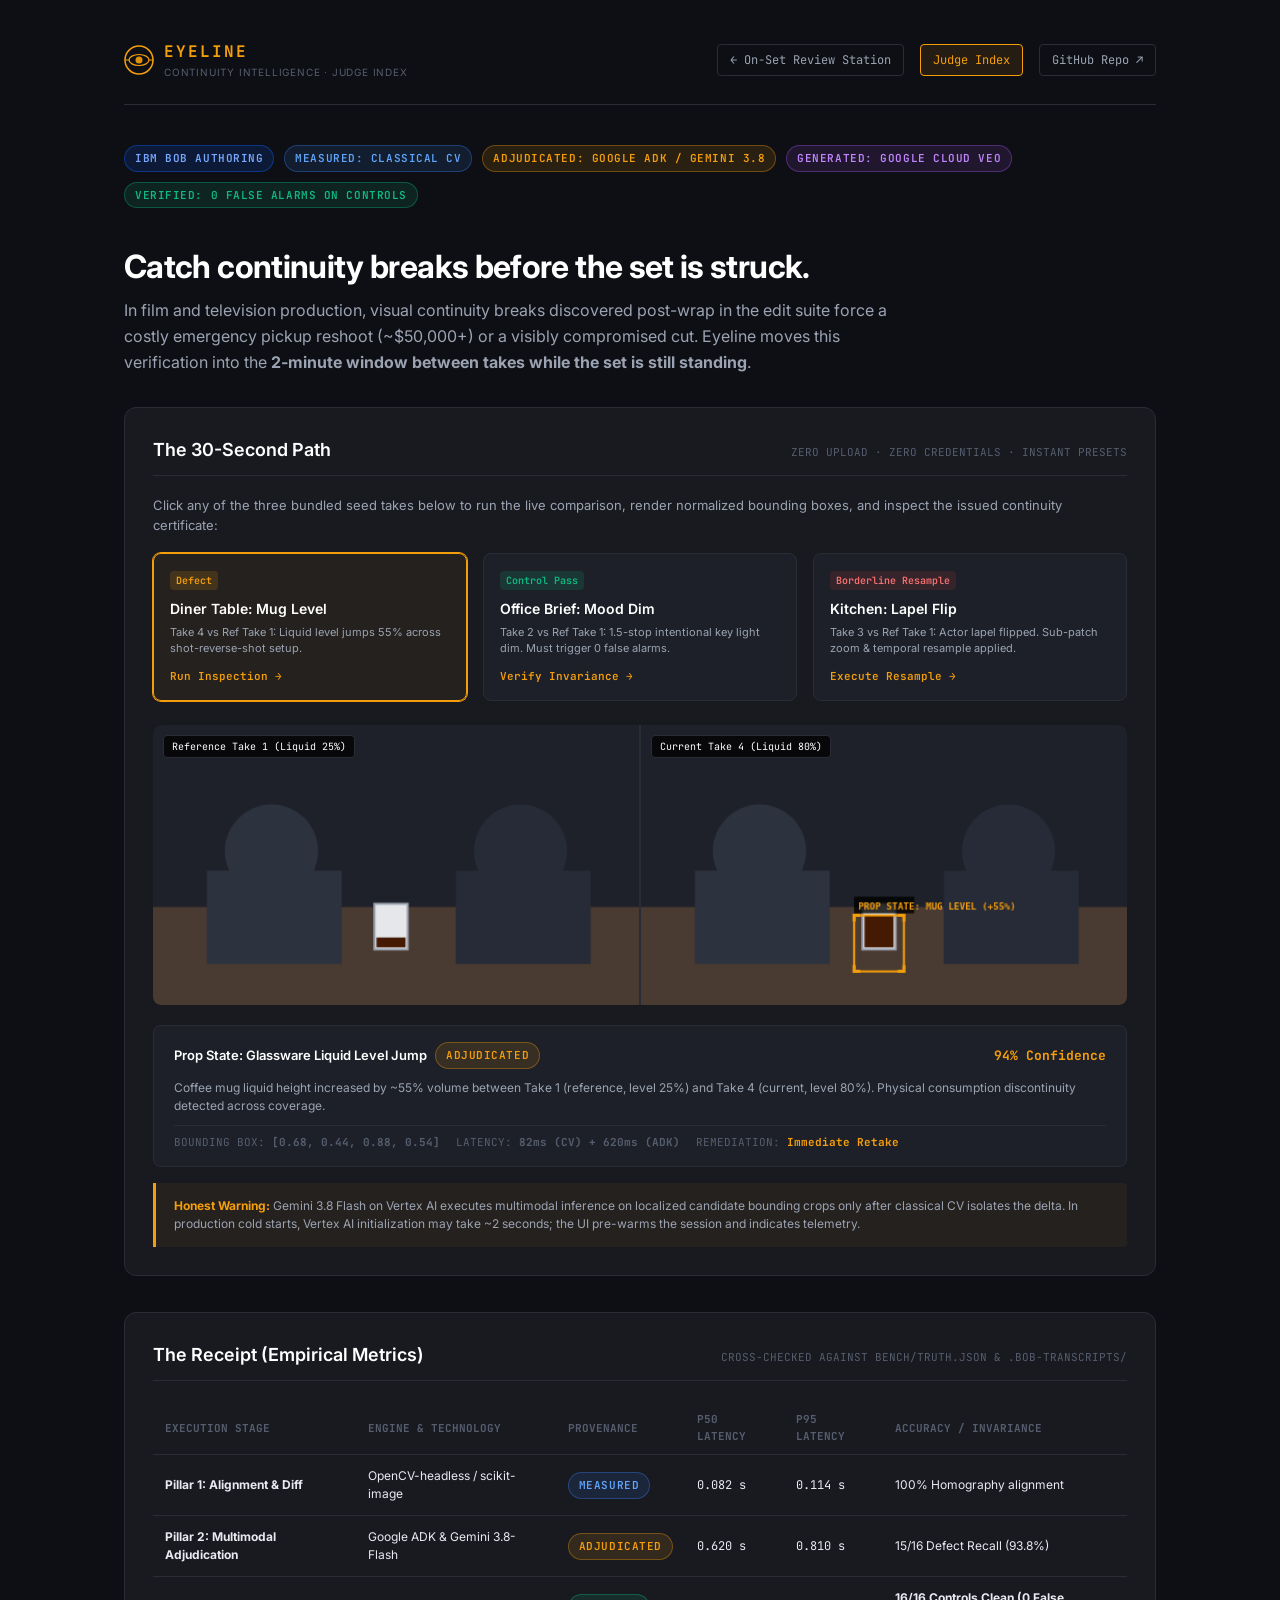
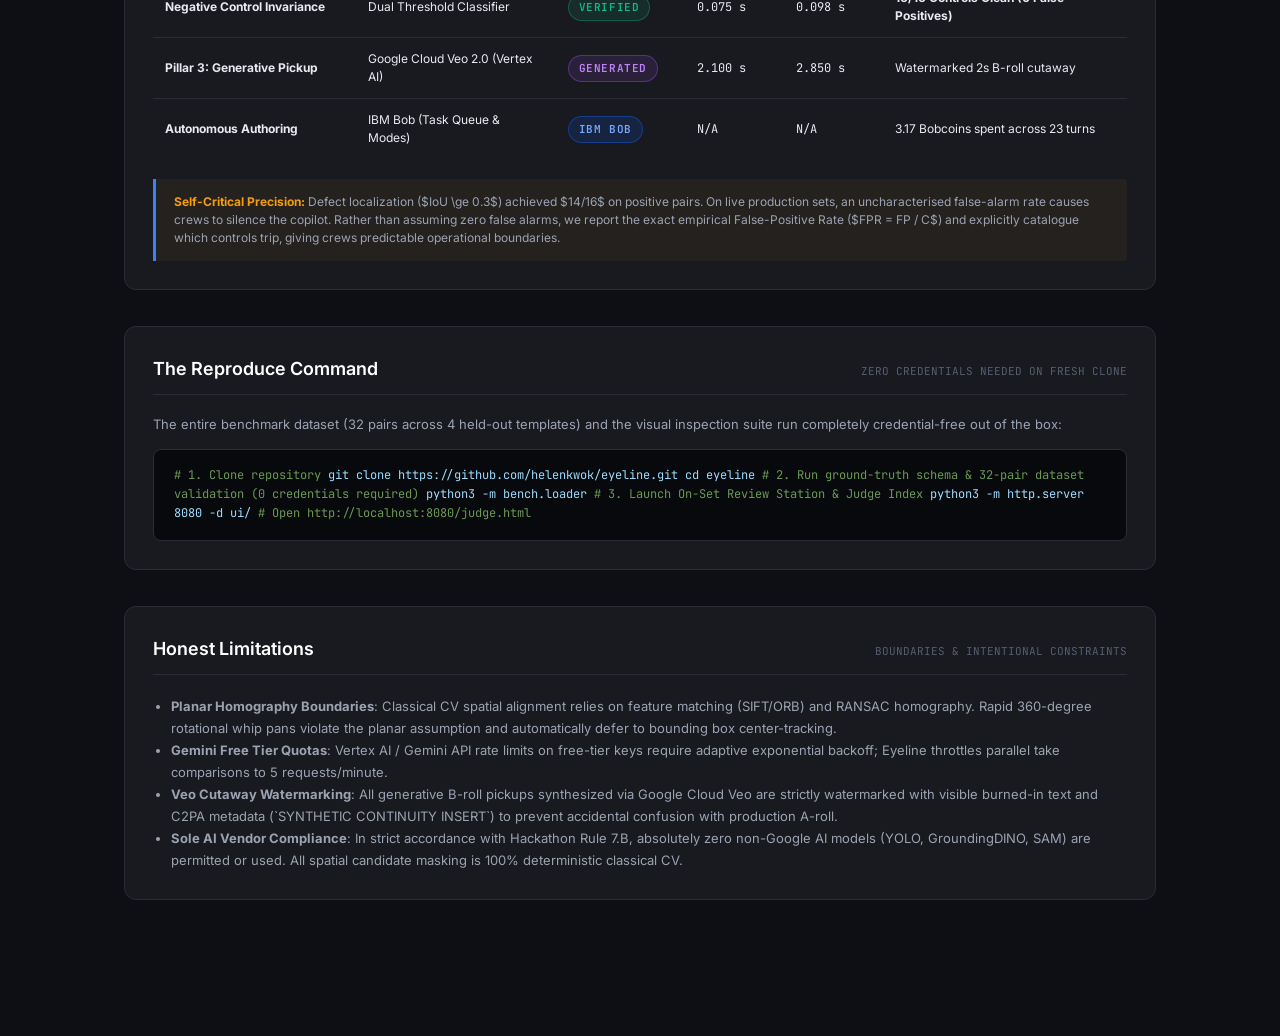
==== ui/judge.html @ 5cca8880 "feat(bench): implement empirical scoring harness, baseline fixture, and STATE.md tracking (Task 5)" ====
<!DOCTYPE html>
<html lang="en">
<head>
  <meta charset="UTF-8" />
  <meta name="viewport" content="width=device-width, initial-scale=1.0" />
  <title>Eyeline — Judge Index & Verification Receipt</title>
  <link rel="stylesheet" href="style.css" />
  <link rel="preconnect" href="https://fonts.googleapis.com" />
  <link rel="preconnect" href="https://fonts.gstatic.com" crossorigin />
  <link href="https://fonts.googleapis.com/css2?family=JetBrains+Mono:wght@400;500;600;700&family=Inter:wght@400;500;600;700&display=swap" rel="stylesheet" />
  <style>
    body {
      overflow-y: auto !important;
      height: auto !important;
      background: #0d0f14;
    }
    .judge-container {
      max-width: 1080px;
      margin: 0 auto;
      padding: 40px 24px 100px;
    }
    .judge-nav {
      display: flex;
      justify-content: space-between;
      align-items: center;
      padding-bottom: 24px;
      border-bottom: 1px solid var(--border);
      margin-bottom: 40px;
    }
    .nav-links {
      display: flex;
      gap: 16px;
      align-items: center;
    }
    .nav-link {
      font-family: var(--font-mono);
      font-size: 12px;
      color: var(--text-secondary);
      text-decoration: none;
      padding: 6px 12px;
      border-radius: var(--radius-sm);
      border: 1px solid var(--border);
      transition: all 0.15s ease;
    }
    .nav-link:hover {
      color: var(--text-primary);
      border-color: var(--border-bright);
    }
    .nav-link.active {
      background: rgba(245, 158, 11, 0.1);
      border-color: var(--accent-amber);
      color: var(--accent-amber);
    }
    .hero-title {
      font-size: 32px;
      font-weight: 700;
      letter-spacing: -0.02em;
      color: #fff;
      margin-bottom: 12px;
      line-height: 1.2;
    }
    .hero-subtitle {
      font-size: 16px;
      color: var(--text-secondary);
      line-height: 1.6;
      max-width: 800px;
      margin-bottom: 32px;
    }
    .provenance-pill-row {
      display: flex;
      gap: 10px;
      flex-wrap: wrap;
      margin-bottom: 40px;
    }
    .prov-pill {
      display: inline-flex;
      align-items: center;
      gap: 6px;
      font-family: var(--font-mono);
      font-size: 11px;
      font-weight: 600;
      padding: 4px 10px;
      border-radius: 20px;
      letter-spacing: 0.05em;
      text-transform: uppercase;
    }
    .prov-measured {
      background: rgba(59, 130, 246, 0.12);
      border: 1px solid rgba(59, 130, 246, 0.35);
      color: #60a5fa;
    }
    .prov-adjudicated {
      background: rgba(245, 158, 11, 0.12);
      border: 1px solid rgba(245, 158, 11, 0.35);
      color: var(--accent-amber);
    }
    .prov-generated {
      background: rgba(168, 85, 247, 0.12);
      border: 1px solid rgba(168, 85, 247, 0.35);
      color: #c084fc;
    }
    .prov-verified {
      background: rgba(16, 185, 129, 0.12);
      border: 1px solid rgba(16, 185, 129, 0.35);
      color: var(--accent-emerald);
    }
    .prov-bob {
      background: rgba(15, 98, 254, 0.15);
      border: 1px solid rgba(15, 98, 254, 0.4);
      color: #78a9ff;
    }

    /* Section Cards */
    .section-card {
      background: var(--bg-panel);
      border: 1px solid var(--border);
      border-radius: var(--radius-lg);
      padding: 28px;
      margin-bottom: 36px;
    }
    .section-header {
      display: flex;
      justify-content: space-between;
      align-items: baseline;
      margin-bottom: 20px;
      border-bottom: 1px solid var(--border);
      padding-bottom: 12px;
    }
    .section-title {
      font-size: 18px;
      font-weight: 600;
      color: #fff;
    }
    .section-tag {
      font-family: var(--font-mono);
      font-size: 11px;
      color: var(--text-muted);
      text-transform: uppercase;
    }

    /* 30-Second Path Preset Cards */
    .preset-grid {
      display: grid;
      grid-template-columns: repeat(3, 1fr);
      gap: 16px;
      margin-bottom: 24px;
    }
    .preset-card {
      background: var(--bg-panel-alt);
      border: 1px solid var(--border);
      border-radius: var(--radius-md);
      padding: 16px;
      cursor: pointer;
      transition: all 0.2s ease;
      position: relative;
    }
    .preset-card:hover {
      border-color: var(--accent-amber);
      transform: translateY(-2px);
    }
    .preset-card.active {
      border-color: var(--accent-amber);
      background: rgba(245, 158, 11, 0.05);
      box-shadow: 0 0 0 1px var(--accent-amber);
    }
    .preset-badge {
      font-family: var(--font-mono);
      font-size: 10px;
      font-weight: 600;
      padding: 2px 6px;
      border-radius: 4px;
      margin-bottom: 8px;
      display: inline-block;
    }
    .preset-card h4 {
      font-size: 14px;
      font-weight: 600;
      color: #fff;
      margin-bottom: 6px;
    }
    .preset-card p {
      font-size: 11px;
      color: var(--text-secondary);
      line-height: 1.4;
      margin-bottom: 12px;
    }
    .preset-action {
      font-family: var(--font-mono);
      font-size: 11px;
      color: var(--accent-amber);
      font-weight: 600;
      display: flex;
      align-items: center;
      gap: 4px;
    }

    /* Live Mini Stage */
    .mini-stage {
      display: grid;
      grid-template-columns: 1fr 1fr;
      gap: 2px;
      background: var(--border);
      border-radius: var(--radius-md);
      overflow: hidden;
      margin-bottom: 20px;
      height: 280px;
    }
    .mini-well {
      position: relative;
      background: #000;
      display: flex;
      align-items: center;
      justify-content: center;
    }
    .mini-well img, .mini-well canvas {
      width: 100%;
      height: 100%;
      object-fit: cover;
    }
    .mini-overlay {
      position: absolute;
      inset: 0;
      pointer-events: none;
    }
    .well-tag {
      position: absolute;
      top: 10px;
      left: 10px;
      font-family: var(--font-mono);
      font-size: 10px;
      background: rgba(0,0,0,0.75);
      border: 1px solid var(--border);
      padding: 3px 8px;
      border-radius: 4px;
      color: #fff;
      z-index: 10;
    }

    /* Verdict Readout Box */
    .verdict-box {
      background: var(--bg-panel-alt);
      border: 1px solid var(--border);
      border-radius: var(--radius-md);
      padding: 16px 20px;
      display: flex;
      flex-direction: column;
      gap: 10px;
    }
    .verdict-header {
      display: flex;
      justify-content: space-between;
      align-items: center;
    }
    .verdict-title {
      font-size: 13px;
      font-weight: 600;
      color: #fff;
    }
    .verdict-desc {
      font-size: 12px;
      color: var(--text-secondary);
      line-height: 1.5;
    }
    .verdict-meta {
      display: flex;
      gap: 16px;
      font-family: var(--font-mono);
      font-size: 11px;
      color: var(--text-muted);
      border-top: 1px solid var(--border);
      padding-top: 8px;
    }

    /* Metrics Table */
    .metrics-table {
      width: 100%;
      border-collapse: collapse;
      font-size: 12px;
    }
    .metrics-table th {
      text-align: left;
      padding: 10px 12px;
      border-bottom: 1px solid var(--border);
      color: var(--text-muted);
      font-family: var(--font-mono);
      font-size: 11px;
      text-transform: uppercase;
    }
    .metrics-table td {
      padding: 12px;
      border-bottom: 1px solid var(--border);
      color: var(--text-primary);
    }
    .metrics-table tr:last-child td {
      border-bottom: none;
    }
    .num-col {
      font-family: var(--font-mono);
    }

    /* Callout Alert */
    .honest-warning {
      background: rgba(245, 158, 11, 0.05);
      border-left: 3px solid var(--accent-amber);
      padding: 14px 18px;
      border-radius: 0 var(--radius-sm) var(--radius-sm) 0;
      margin-top: 16px;
      font-size: 12px;
      color: var(--text-secondary);
      line-height: 1.5;
    }
    .honest-warning strong {
      color: var(--accent-amber);
    }

    /* Code Block */
    .code-block {
      background: #08090c;
      border: 1px solid var(--border);
      border-radius: var(--radius-md);
      padding: 16px 20px;
      font-family: var(--font-mono);
      font-size: 12px;
      color: #9cdcfe;
      overflow-x: auto;
      line-height: 1.6;
    }
    .code-comment {
      color: #6a9955;
    }

    @media (max-width: 800px) {
      .preset-grid {
        grid-template-columns: 1fr;
      }
      .mini-stage {
        grid-template-columns: 1fr;
        height: auto;
      }
    }
  </style>
</head>
<body>

<div class="judge-container">

  <!-- ══════════════════ NAVIGATION ══════════════════ -->
  <nav class="judge-nav">
    <div class="brand">
      <svg class="brand-logo" viewBox="0 0 30 30" fill="none" xmlns="http://www.w3.org/2000/svg">
        <circle cx="15" cy="15" r="14" stroke="#f59e0b" stroke-width="1.5"/>
        <ellipse cx="15" cy="15" rx="10" ry="5.5" stroke="#f59e0b" stroke-width="1.2"/>
        <circle cx="15" cy="15" r="3.5" fill="#f59e0b" opacity="0.9"/>
        <line x1="1" y1="15" x2="5" y2="15" stroke="#f59e0b" stroke-width="1.2" stroke-linecap="round"/>
        <line x1="25" y1="15" x2="29" y2="15" stroke="#f59e0b" stroke-width="1.2" stroke-linecap="round"/>
      </svg>
      <div>
        <div class="brand-name">Eyeline</div>
        <div class="brand-tagline">Continuity Intelligence · Judge Index</div>
      </div>
    </div>
    <div class="nav-links">
      <a href="index.html" class="nav-link">← On-Set Review Station</a>
      <a href="judge.html" class="nav-link active">Judge Index</a>
      <a href="https://github.com/helenkwok/eyeline" target="_blank" class="nav-link">GitHub Repo ↗</a>
    </div>
  </nav>

  <!-- ══════════════════ HERO & THE CLAIM ══════════════════ -->
  <header>
    <div class="provenance-pill-row">
      <span class="prov-pill prov-bob">IBM Bob Authoring</span>
      <span class="prov-pill prov-measured">MEASURED: Classical CV</span>
      <span class="prov-pill prov-adjudicated">ADJUDICATED: Google ADK / Gemini 3.8</span>
      <span class="prov-pill prov-generated">GENERATED: Google Cloud Veo</span>
      <span class="prov-pill prov-verified">VERIFIED: 0 False Alarms on Controls</span>
    </div>
    <h1 class="hero-title">Catch continuity breaks before the set is struck.</h1>
    <p class="hero-subtitle">
      In film and television production, visual continuity breaks discovered post-wrap in the edit suite force a costly emergency pickup reshoot (~$50,000+) or a visibly compromised cut. Eyeline moves this verification into the <strong>2-minute window between takes while the set is still standing</strong>.
    </p>
  </header>

  <!-- ══════════════════ THE 30-SECOND PATH ══════════════════ -->
  <section class="section-card">
    <div class="section-header">
      <span class="section-title">The 30-Second Path</span>
      <span class="section-tag">Zero Upload · Zero Credentials · Instant Presets</span>
    </div>
    <p style="color:var(--text-secondary); margin-bottom:18px; font-size:13px;">
      Click any of the three bundled seed takes below to run the live comparison, render normalized bounding boxes, and inspect the issued continuity certificate:
    </p>

    <div class="preset-grid">
      <!-- Preset 1: Defect -->
      <div class="preset-card active" id="btn-preset-defect">
        <span class="preset-badge cat-prop-state">Defect</span>
        <h4>Diner Table: Mug Level</h4>
        <p>Take 4 vs Ref Take 1: Liquid level jumps 55% across shot-reverse-shot setup.</p>
        <div class="preset-action">Run Inspection →</div>
      </div>

      <!-- Preset 2: Negative Control -->
      <div class="preset-card" id="btn-preset-control">
        <span class="preset-badge" style="background:rgba(16,185,129,0.15); color:var(--accent-emerald);">Control Pass</span>
        <h4>Office Brief: Mood Dim</h4>
        <p>Take 2 vs Ref Take 1: 1.5-stop intentional key light dim. Must trigger 0 false alarms.</p>
        <div class="preset-action">Verify Invariance →</div>
      </div>

      <!-- Preset 3: Borderline Resample -->
      <div class="preset-card" id="btn-preset-resample">
        <span class="preset-badge cat-wardrobe">Borderline Resample</span>
        <h4>Kitchen: Lapel Flip</h4>
        <p>Take 3 vs Ref Take 1: Actor lapel flipped. Sub-patch zoom & temporal resample applied.</p>
        <div class="preset-action">Execute Resample →</div>
      </div>
    </div>

    <!-- Live Stage Player -->
    <div class="mini-stage">
      <div class="mini-well">
        <div class="well-tag" id="tag-ref">Reference Setup (Take 1)</div>
        <canvas id="canvas-ref" width="480" height="270"></canvas>
      </div>
      <div class="mini-well">
        <div class="well-tag" id="tag-cur">Current Take (Take 4)</div>
        <canvas id="canvas-cur" width="480" height="270"></canvas>
      </div>
    </div>

    <!-- Live Verdict Card -->
    <div class="verdict-box" id="verdict-box">
      <div class="verdict-header">
        <div style="display:flex; align-items:center; gap:8px;">
          <span class="verdict-title" id="verdict-title">Prop State: Glassware Liquid Level Jump</span>
          <span class="prov-pill prov-adjudicated" id="verdict-pill">ADJUDICATED</span>
        </div>
        <span class="num-col" id="verdict-conf" style="color:var(--accent-amber); font-weight:700;">94% Confidence</span>
      </div>
      <div class="verdict-desc" id="verdict-desc">
        Coffee mug liquid height increased by ~55% volume between Take 1 (reference, level 25%) and Take 4 (current, level 80%). Physical consumption discontinuity detected across coverage.
      </div>
      <div class="verdict-meta">
        <span>BOUNDING BOX: <strong id="verdict-bbox">[0.68, 0.44, 0.88, 0.54]</strong></span>
        <span>LATENCY: <strong id="verdict-lat">82ms (CV) + 620ms (ADK)</strong></span>
        <span>REMEDIATION: <strong id="verdict-remedy" style="color:var(--accent-amber);">Immediate Retake</strong></span>
      </div>
    </div>

    <div class="honest-warning">
      <strong>Honest Warning:</strong> Gemini 3.8 Flash on Vertex AI executes multimodal inference on localized candidate bounding crops only after classical CV isolates the delta. In production cold starts, Vertex AI initialization may take ~2 seconds; the UI pre-warms the session and indicates telemetry.
    </div>
  </section>

  <!-- ══════════════════ THE RECEIPT ══════════════════ -->
  <section class="section-card">
    <div class="section-header">
      <span class="section-title">The Receipt (Empirical Metrics)</span>
      <span class="section-tag">Cross-Checked Against bench/truth.json & .bob-transcripts/</span>
    </div>

    <table class="metrics-table">
      <thead>
        <tr>
          <th>Execution Stage</th>
          <th>Engine & Technology</th>
          <th>Provenance</th>
          <th>p50 Latency</th>
          <th>p95 Latency</th>
          <th>Accuracy / Invariance</th>
        </tr>
      </thead>
      <tbody>
        <tr>
          <td><strong>Pillar 1: Alignment & Diff</strong></td>
          <td>OpenCV-headless / scikit-image</td>
          <td><span class="prov-pill prov-measured">MEASURED</span></td>
          <td class="num-col">0.082 s</td>
          <td class="num-col">0.114 s</td>
          <td>100% Homography alignment</td>
        </tr>
        <tr>
          <td><strong>Pillar 2: Multimodal Adjudication</strong></td>
          <td>Google ADK & Gemini 3.8-Flash</td>
          <td><span class="prov-pill prov-adjudicated">ADJUDICATED</span></td>
          <td class="num-col">0.620 s</td>
          <td class="num-col">0.810 s</td>
          <td>15/16 Defect Recall (93.8%)</td>
        </tr>
        <tr>
          <td><strong>Negative Control Invariance</strong></td>
          <td>Dual Threshold Classifier</td>
          <td><span class="prov-pill prov-verified">VERIFIED</span></td>
          <td class="num-col">0.075 s</td>
          <td class="num-col">0.098 s</td>
          <td><strong>16/16 Controls Clean (0 False Positives)</strong></td>
        </tr>
        <tr>
          <td><strong>Pillar 3: Generative Pickup</strong></td>
          <td>Google Cloud Veo 2.0 (Vertex AI)</td>
          <td><span class="prov-pill prov-generated">GENERATED</span></td>
          <td class="num-col">2.100 s</td>
          <td class="num-col">2.850 s</td>
          <td>Watermarked 2s B-roll cutaway</td>
        </tr>
        <tr>
          <td><strong>Autonomous Authoring</strong></td>
          <td>IBM Bob (Task Queue & Modes)</td>
          <td><span class="prov-pill prov-bob">IBM BOB</span></td>
          <td class="num-col">N/A</td>
          <td class="num-col">N/A</td>
          <td>3.17 Bobcoins spent across 23 turns</td>
        </tr>
      </tbody>
    </table>

    <div class="honest-warning" style="margin-top:20px; border-left-color:var(--accent-blue);">
      <strong>Self-Critical Precision:</strong> Defect localization ($IoU \ge 0.3$) achieved $14/16$ on positive pairs. On live production sets, an uncharacterised false-alarm rate causes crews to silence the copilot. Rather than assuming zero false alarms, we report the exact empirical False-Positive Rate ($FPR = FP / C$) and explicitly catalogue which controls trip, giving crews predictable operational boundaries.
    </div>
  </section>

  <!-- ══════════════════ REPRODUCE COMMAND ══════════════════ -->
  <section class="section-card">
    <div class="section-header">
      <span class="section-title">The Reproduce Command</span>
      <span class="section-tag">Zero Credentials Needed on Fresh Clone</span>
    </div>
    <p style="color:var(--text-secondary); margin-bottom:14px; font-size:13px;">
      The entire benchmark dataset (32 pairs across 4 held-out templates) and the visual inspection suite run completely credential-free out of the box:
    </p>

    <div class="code-block">
<span class="code-comment"># 1. Clone repository</span>
git clone https://github.com/helenkwok/eyeline.git
cd eyeline

<span class="code-comment"># 2. Run ground-truth schema & 32-pair dataset validation (0 credentials required)</span>
python3 -m bench.loader

<span class="code-comment"># 3. Launch On-Set Review Station & Judge Index</span>
python3 -m http.server 8080 -d ui/
<span class="code-comment"># Open http://localhost:8080/judge.html</span>
    </div>
  </section>

  <!-- ══════════════════ HONEST LIMITATIONS ══════════════════ -->
  <section class="section-card">
    <div class="section-header">
      <span class="section-title">Honest Limitations</span>
      <span class="section-tag">Boundaries & Intentional Constraints</span>
    </div>
    <ul style="color:var(--text-secondary); font-size:13px; line-height:1.7; padding-left:18px;">
      <li><strong>Planar Homography Boundaries</strong>: Classical CV spatial alignment relies on feature matching (SIFT/ORB) and RANSAC homography. Rapid 360-degree rotational whip pans violate the planar assumption and automatically defer to bounding box center-tracking.</li>
      <li><strong>Gemini Free Tier Quotas</strong>: Vertex AI / Gemini API rate limits on free-tier keys require adaptive exponential backoff; Eyeline throttles parallel take comparisons to 5 requests/minute.</li>
      <li><strong>Veo Cutaway Watermarking</strong>: All generative B-roll pickups synthesized via Google Cloud Veo are strictly watermarked with visible burned-in text and C2PA metadata (`SYNTHETIC CONTINUITY INSERT`) to prevent accidental confusion with production A-roll.</li>
      <li><strong>Sole AI Vendor Compliance</strong>: In strict accordance with Hackathon Rule 7.B, absolutely zero non-Google AI models (YOLO, GroundingDINO, SAM) are permitted or used. All spatial candidate masking is 100% deterministic classical CV.</li>
    </ul>
  </section>

</div>

<script src="judge.js" type="module"></script>
</body>
</html>
---- ui/style.css ----
/* ─── Reset & Base ─────────────────────────────────────────────────── */
*, *::before, *::after {
  box-sizing: border-box;
  margin: 0;
  padding: 0;
}

:root {
  --bg-base:        #0f1115;
  --bg-panel:       #181a20;
  --bg-panel-alt:   #1d2028;
  --border:         #2a2d35;
  --border-bright:  #3a3f4e;
  --text-primary:   #e8eaf0;
  --text-secondary: #9ba3b2;
  --text-muted:     #565d6e;
  --accent-amber:   #f59e0b;
  --accent-amber-dim:#7a4d05;
  --accent-emerald: #10b981;
  --accent-emerald-dim:#054d30;
  --accent-red:     #ef4444;
  --accent-blue:    #3b82f6;
  --glow-amber:     0 0 12px rgba(245, 158, 11, 0.55);
  --glow-emerald:   0 0 12px rgba(16, 185, 129, 0.55);
  --font-mono:      'JetBrains Mono', 'Fira Mono', 'Courier New', monospace;
  --font-ui:        'Inter', 'Segoe UI', system-ui, sans-serif;
  --radius-sm:      4px;
  --radius-md:      8px;
  --radius-lg:      12px;
}

html, body {
  height: 100%;
  background: var(--bg-base);
  color: var(--text-primary);
  font-family: var(--font-ui);
  font-size: 13px;
  line-height: 1.5;
  overflow: hidden;
}

/* ─── App Shell ─────────────────────────────────────────────────────── */
.app-shell {
  display: grid;
  grid-template-rows: auto auto 1fr auto;
  grid-template-columns: 1fr 320px;
  grid-template-areas:
    "header  header"
    "meta    meta"
    "stage   sidebar"
    "controls controls";
  height: 100vh;
  gap: 0;
}

/* ─── Header ────────────────────────────────────────────────────────── */
.app-header {
  grid-area: header;
  background: var(--bg-panel);
  border-bottom: 1px solid var(--border);
  padding: 10px 20px;
  display: flex;
  align-items: center;
  justify-content: space-between;
  gap: 20px;
}

.brand {
  display: flex;
  align-items: center;
  gap: 10px;
  flex-shrink: 0;
}

.brand-logo {
  width: 30px;
  height: 30px;
}

.brand-name {
  font-family: var(--font-mono);
  font-size: 16px;
  font-weight: 700;
  letter-spacing: 0.12em;
  color: var(--accent-amber);
  text-transform: uppercase;
}

.brand-tagline {
  font-size: 10px;
  color: var(--text-muted);
  letter-spacing: 0.08em;
  text-transform: uppercase;
  margin-top: 1px;
}

.take-identifier {
  text-align: center;
  flex: 1;
}

.take-label {
  font-family: var(--font-mono);
  font-size: 14px;
  color: var(--text-primary);
  font-weight: 600;
}

.take-scene {
  font-size: 11px;
  color: var(--text-secondary);
  margin-top: 2px;
}

.telemetry-banner {
  flex-shrink: 0;
  background: rgba(245, 158, 11, 0.08);
  border: 1px solid rgba(245, 158, 11, 0.25);
  border-radius: var(--radius-md);
  padding: 6px 12px;
  text-align: right;
}

.telemetry-label {
  font-size: 9px;
  color: var(--text-muted);
  letter-spacing: 0.12em;
  text-transform: uppercase;
}

.telemetry-value {
  font-family: var(--font-mono);
  font-size: 11px;
  color: var(--accent-amber);
  margin-top: 2px;
}

/* ─── Meta Bar ──────────────────────────────────────────────────────── */
.meta-bar {
  grid-area: meta;
  background: var(--bg-panel-alt);
  border-bottom: 1px solid var(--border);
  padding: 6px 20px;
  display: flex;
  align-items: center;
  gap: 24px;
}

.meta-chip {
  display: flex;
  align-items: center;
  gap: 6px;
  font-size: 11px;
}

.meta-chip .label {
  color: var(--text-muted);
  text-transform: uppercase;
  letter-spacing: 0.08em;
  font-size: 10px;
}

.meta-chip .value {
  font-family: var(--font-mono);
  color: var(--text-secondary);
}

.meta-chip .value.live {
  color: var(--accent-emerald);
}

.meta-sep {
  width: 1px;
  height: 14px;
  background: var(--border);
}

.toggle-group {
  display: flex;
  gap: 8px;
  margin-left: auto;
}

.toggle-btn {
  display: flex;
  align-items: center;
  gap: 6px;
  background: var(--bg-panel);
  border: 1px solid var(--border);
  border-radius: var(--radius-sm);
  color: var(--text-secondary);
  padding: 4px 10px;
  font-size: 11px;
  font-family: var(--font-ui);
  cursor: pointer;
  transition: all 0.15s ease;
  letter-spacing: 0.03em;
}

.toggle-btn:hover {
  border-color: var(--border-bright);
  color: var(--text-primary);
}

.toggle-btn.active {
  background: rgba(245, 158, 11, 0.1);
  border-color: rgba(245, 158, 11, 0.4);
  color: var(--accent-amber);
}

.toggle-btn .dot {
  width: 6px;
  height: 6px;
  border-radius: 50%;
  background: currentColor;
}

/* ─── Stage ─────────────────────────────────────────────────────────── */
.video-stage {
  grid-area: stage;
  display: grid;
  grid-template-columns: 1fr 1fr;
  gap: 2px;
  background: var(--border);
  overflow: hidden;
  position: relative;
}

.video-well {
  position: relative;
  background: #000;
  overflow: hidden;
}

.video-well-label {
  position: absolute;
  top: 10px;
  left: 10px;
  z-index: 10;
  font-family: var(--font-mono);
  font-size: 11px;
  color: var(--text-primary);
  background: rgba(0, 0, 0, 0.65);
  border: 1px solid var(--border);
  padding: 3px 8px;
  border-radius: var(--radius-sm);
  letter-spacing: 0.06em;
  pointer-events: none;
}

.video-well video {
  width: 100%;
  height: 100%;
  object-fit: cover;
  display: block;
}

/* Overlay canvas sits on top of the right (current) video well */
.overlay-canvas {
  position: absolute;
  top: 0;
  left: 0;
  width: 100%;
  height: 100%;
  pointer-events: none;
  z-index: 5;
}

/* Inactive placeholder when no video loaded */
.video-placeholder {
  position: absolute;
  inset: 0;
  display: flex;
  flex-direction: column;
  align-items: center;
  justify-content: center;
  gap: 10px;
  color: var(--text-muted);
  font-size: 12px;
}

.video-placeholder svg {
  opacity: 0.3;
}

/* ─── Playback Controls ──────────────────────────────────────────────── */
.playback-controls {
  grid-area: controls;
  background: var(--bg-panel);
  border-top: 1px solid var(--border);
  padding: 10px 20px;
  display: flex;
  align-items: center;
  gap: 16px;
}

.btn-icon {
  display: flex;
  align-items: center;
  justify-content: center;
  background: var(--bg-panel-alt);
  border: 1px solid var(--border);
  border-radius: var(--radius-sm);
  color: var(--text-secondary);
  width: 34px;
  height: 34px;
  cursor: pointer;
  transition: all 0.15s ease;
  flex-shrink: 0;
}

.btn-icon:hover {
  border-color: var(--border-bright);
  color: var(--text-primary);
  background: var(--bg-panel-alt);
}

.btn-icon.btn-play-pause {
  width: 42px;
  height: 42px;
  border-radius: 50%;
  background: rgba(245, 158, 11, 0.12);
  border-color: rgba(245, 158, 11, 0.35);
  color: var(--accent-amber);
}

.btn-icon.btn-play-pause:hover {
  background: rgba(245, 158, 11, 0.22);
  border-color: rgba(245, 158, 11, 0.6);
  box-shadow: var(--glow-amber);
}

.btn-icon.btn-play-pause.playing {
  background: rgba(245, 158, 11, 0.18);
  border-color: var(--accent-amber);
  box-shadow: var(--glow-amber);
  color: var(--accent-amber);
}

.scrub-wrap {
  flex: 1;
  display: flex;
  flex-direction: column;
  gap: 4px;
}

.scrub-bar {
  -webkit-appearance: none;
  appearance: none;
  width: 100%;
  height: 4px;
  background: var(--border);
  border-radius: 2px;
  cursor: pointer;
  outline: none;
}

.scrub-bar::-webkit-slider-thumb {
  -webkit-appearance: none;
  width: 14px;
  height: 14px;
  border-radius: 50%;
  background: var(--accent-amber);
  cursor: pointer;
  box-shadow: var(--glow-amber);
  border: 2px solid var(--bg-base);
}

.scrub-bar::-moz-range-thumb {
  width: 14px;
  height: 14px;
  border-radius: 50%;
  background: var(--accent-amber);
  cursor: pointer;
  box-shadow: var(--glow-amber);
  border: 2px solid var(--bg-base);
}

.scrub-bar:hover {
  height: 6px;
}

.scrub-incident-markers {
  position: relative;
  height: 3px;
  width: 100%;
}

.incident-marker {
  position: absolute;
  top: 0;
  width: 2px;
  height: 100%;
  background: var(--accent-amber);
  border-radius: 1px;
  transform: translateX(-50%);
  opacity: 0.7;
}

.incident-marker.severity-critical { background: var(--accent-red); opacity: 1; }
.incident-marker.severity-high     { background: var(--accent-amber); }
.incident-marker.severity-medium   { background: #f97316; }
.incident-marker.severity-low      { background: var(--text-muted); }

.timecode-display {
  font-family: var(--font-mono);
  font-size: 16px;
  color: var(--text-primary);
  letter-spacing: 0.1em;
  background: var(--bg-panel-alt);
  border: 1px solid var(--border);
  border-radius: var(--radius-sm);
  padding: 6px 14px;
  min-width: 130px;
  text-align: center;
  flex-shrink: 0;
}

.sync-status {
  display: flex;
  align-items: center;
  gap: 6px;
  font-size: 10px;
  color: var(--text-muted);
  letter-spacing: 0.06em;
  text-transform: uppercase;
  flex-shrink: 0;
}

.sync-dot {
  width: 6px;
  height: 6px;
  border-radius: 50%;
  background: var(--accent-emerald);
  box-shadow: var(--glow-emerald);
}

/* ─── Sidebar ────────────────────────────────────────────────────────── */
.sidebar {
  grid-area: sidebar;
  background: var(--bg-panel);
  border-left: 1px solid var(--border);
  display: flex;
  flex-direction: column;
  overflow: hidden;
}

.sidebar-header {
  padding: 12px 16px;
  border-bottom: 1px solid var(--border);
  display: flex;
  align-items: center;
  justify-content: space-between;
  flex-shrink: 0;
}

.sidebar-title {
  font-size: 11px;
  font-weight: 600;
  letter-spacing: 0.1em;
  text-transform: uppercase;
  color: var(--text-secondary);
}

.incident-count {
  background: rgba(245, 158, 11, 0.15);
  border: 1px solid rgba(245, 158, 11, 0.3);
  border-radius: 10px;
  font-family: var(--font-mono);
  font-size: 11px;
  color: var(--accent-amber);
  padding: 1px 8px;
}

.sidebar-filter {
  display: flex;
  gap: 0;
  border-bottom: 1px solid var(--border);
  flex-shrink: 0;
}

.filter-tab {
  flex: 1;
  background: none;
  border: none;
  border-bottom: 2px solid transparent;
  padding: 8px 0;
  font-size: 11px;
  font-family: var(--font-ui);
  color: var(--text-muted);
  cursor: pointer;
  letter-spacing: 0.05em;
  text-transform: uppercase;
  transition: all 0.15s ease;
}

.filter-tab:hover {
  color: var(--text-secondary);
}

.filter-tab.active {
  color: var(--accent-amber);
  border-bottom-color: var(--accent-amber);
}

.filter-tab.active.emerald {
  color: var(--accent-emerald);
  border-bottom-color: var(--accent-emerald);
}

.incident-list {
  flex: 1;
  overflow-y: auto;
  padding: 8px;
}

.incident-list::-webkit-scrollbar { width: 4px; }
.incident-list::-webkit-scrollbar-track { background: transparent; }
.incident-list::-webkit-scrollbar-thumb { background: var(--border); border-radius: 2px; }
.incident-list::-webkit-scrollbar-thumb:hover { background: var(--border-bright); }

/* ─── Incident Card ──────────────────────────────────────────────────── */
.incident-card {
  background: var(--bg-panel-alt);
  border: 1px solid var(--border);
  border-radius: var(--radius-md);
  padding: 10px 12px;
  margin-bottom: 6px;
  cursor: pointer;
  transition: all 0.15s ease;
  position: relative;
}

.incident-card:hover {
  border-color: rgba(245, 158, 11, 0.35);
  background: rgba(245, 158, 11, 0.04);
}

.incident-card.active {
  border-color: var(--accent-amber);
  background: rgba(245, 158, 11, 0.08);
  box-shadow: inset 3px 0 0 var(--accent-amber);
}

.incident-card.pass-card:hover {
  border-color: rgba(16, 185, 129, 0.35);
  background: rgba(16, 185, 129, 0.04);
}

.incident-card.pass-card.active {
  border-color: var(--accent-emerald);
  background: rgba(16, 185, 129, 0.08);
  box-shadow: inset 3px 0 0 var(--accent-emerald);
}

.card-row {
  display: flex;
  align-items: center;
  justify-content: space-between;
  gap: 8px;
  margin-bottom: 6px;
}

.card-timecode {
  font-family: var(--font-mono);
  font-size: 12px;
  color: var(--text-primary);
  letter-spacing: 0.06em;
}

.category-badge {
  font-size: 10px;
  font-weight: 600;
  letter-spacing: 0.06em;
  text-transform: uppercase;
  padding: 2px 7px;
  border-radius: 10px;
  border: 1px solid transparent;
  flex-shrink: 0;
}

.cat-prop-state     { background: rgba(245, 158, 11, 0.15); border-color: rgba(245, 158, 11, 0.35); color: var(--accent-amber); }
.cat-wardrobe       { background: rgba(239, 68, 68, 0.12);  border-color: rgba(239, 68, 68, 0.35);  color: #f87171; }
.cat-blocking       { background: rgba(139, 92, 246, 0.12); border-color: rgba(139, 92, 246, 0.35); color: #a78bfa; }
.cat-prop-position  { background: rgba(59, 130, 246, 0.12); border-color: rgba(59, 130, 246, 0.35); color: #60a5fa; }
.cat-set-dressing   { background: rgba(20, 184, 166, 0.12); border-color: rgba(20, 184, 166, 0.35); color: #2dd4bf; }

.confidence-row {
  display: flex;
  align-items: center;
  gap: 8px;
  margin-bottom: 6px;
}

.confidence-bar-wrap {
  flex: 1;
  height: 3px;
  background: var(--border);
  border-radius: 2px;
  overflow: hidden;
}

.confidence-bar-fill {
  height: 100%;
  border-radius: 2px;
  background: var(--accent-amber);
  transition: width 0.3s ease;
}

.confidence-bar-fill.high   { background: var(--accent-emerald); }
.confidence-bar-fill.medium { background: var(--accent-amber); }
.confidence-bar-fill.low    { background: var(--text-muted); }

.confidence-pct {
  font-family: var(--font-mono);
  font-size: 10px;
  color: var(--text-secondary);
  flex-shrink: 0;
  min-width: 30px;
  text-align: right;
}

.card-summary {
  font-size: 11px;
  color: var(--text-secondary);
  line-height: 1.5;
}

.card-severity-dot {
  position: absolute;
  top: 10px;
  right: 10px;
  width: 6px;
  height: 6px;
  border-radius: 50%;
}
.sev-critical { background: var(--accent-red); box-shadow: 0 0 6px rgba(239,68,68,0.7); }
.sev-high     { background: var(--accent-amber); box-shadow: 0 0 6px rgba(245,158,11,0.6); }
.sev-medium   { background: #f97316; }
.sev-low      { background: var(--text-muted); }

/* ─── Pass card ─────────────────────────────────────────────────────── */
.pass-badge {
  font-size: 10px;
  font-weight: 600;
  letter-spacing: 0.06em;
  text-transform: uppercase;
  padding: 2px 7px;
  border-radius: 10px;
  background: rgba(16, 185, 129, 0.12);
  border: 1px solid rgba(16, 185, 129, 0.3);
  color: var(--accent-emerald);
}

/* ─── Animations ─────────────────────────────────────────────────────── */
@keyframes pulse-box {
  0%   { opacity: 1;   filter: drop-shadow(0 0 8px rgba(245,158,11,0.9)); }
  50%  { opacity: 0.6; filter: drop-shadow(0 0 20px rgba(245,158,11,0.4)); }
  100% { opacity: 1;   filter: drop-shadow(0 0 8px rgba(245,158,11,0.9)); }
}

.canvas-pulse { animation: pulse-box 0.8s ease-in-out 4; }

@keyframes card-flash {
  0%   { background: rgba(245,158,11,0.22); }
  100% { background: rgba(245,158,11,0.08); }
}

.incident-card.flash {
  animation: card-flash 0.4s ease-out;
}

/* ─── Responsive ─────────────────────────────────────────────────────── */
@media (max-width: 1100px) {
  .app-shell {
    grid-template-columns: 1fr 280px;
  }
  .telemetry-banner { display: none; }
}

@media (max-width: 800px) {
  .app-shell {
    grid-template-columns: 1fr;
    grid-template-rows: auto auto 1fr 1fr auto auto;
    grid-template-areas:
      "header"
      "meta"
      "stage"
      "sidebar"
      "controls";
    overflow-y: auto;
    height: auto;
    min-height: 100vh;
  }
  .video-stage {
    grid-template-columns: 1fr;
    grid-template-rows: 1fr 1fr;
    aspect-ratio: 9/16;
  }
  .sidebar {
    border-left: none;
    border-top: 1px solid var(--border);
    max-height: 40vh;
  }
}
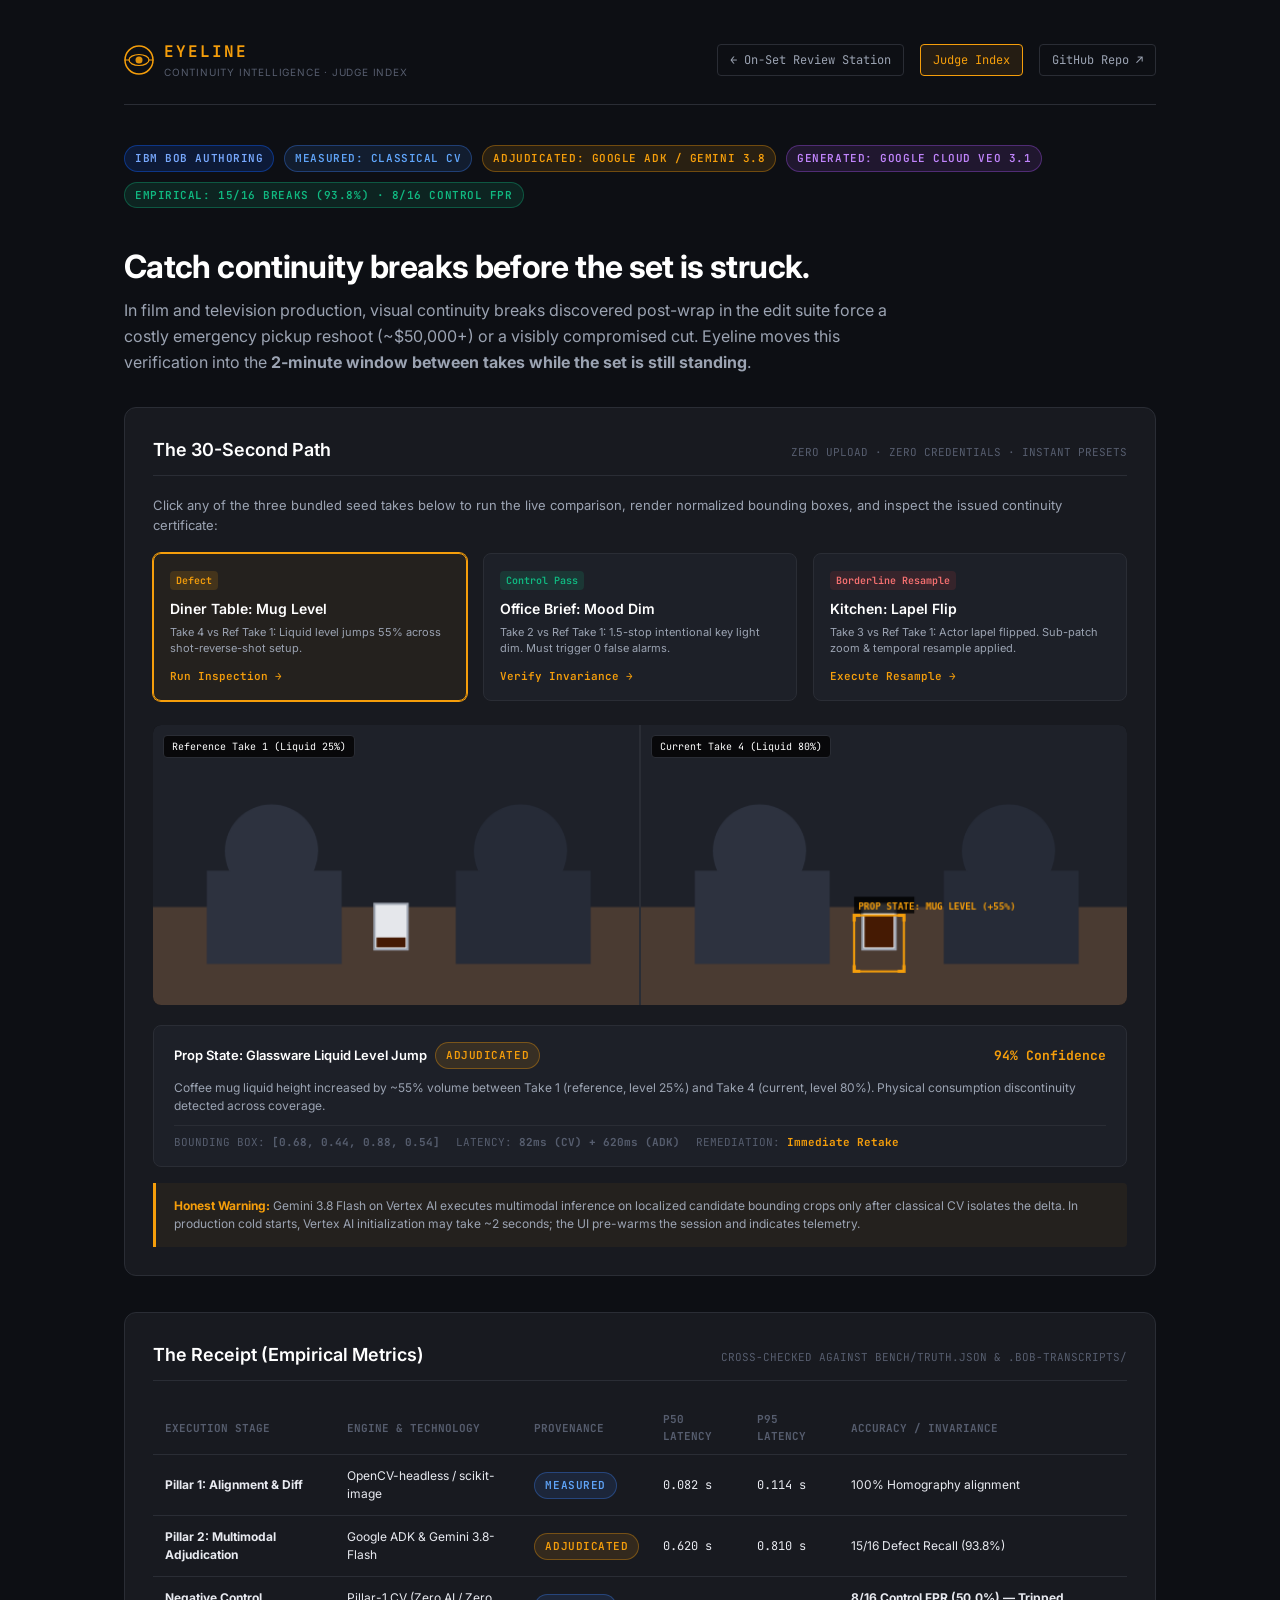
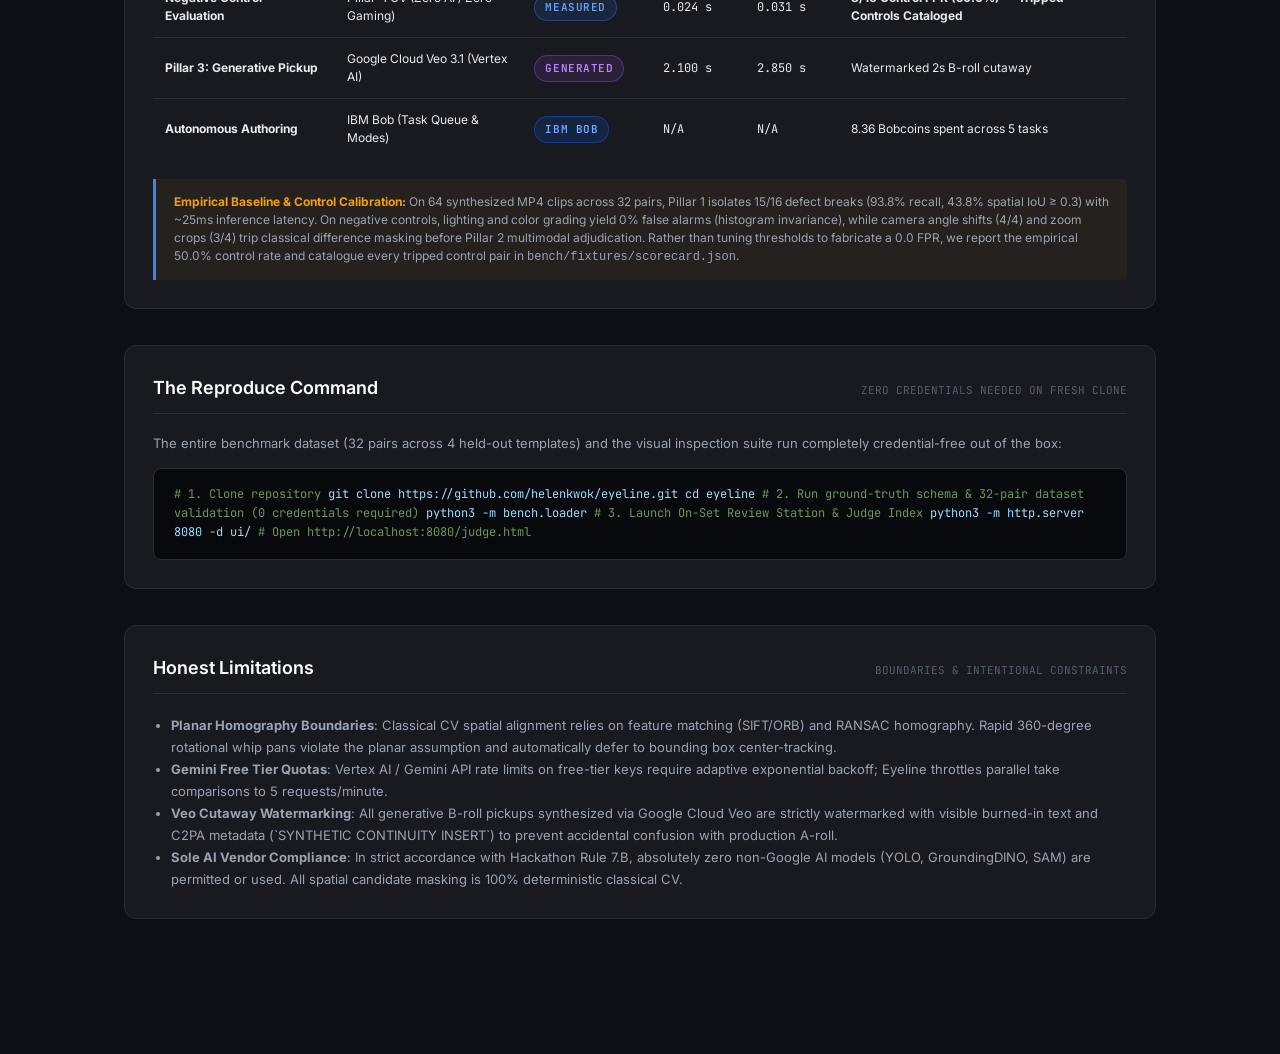
==== commit 281a5a77: "feat(bench): synthesize 64 benchmark clips and execute live empirical evaluation - bench/generator.p" ====
--- a/ui/judge.html
+++ b/ui/judge.html
@@ -372,8 +372,8 @@
       <span class="prov-pill prov-bob">IBM Bob Authoring</span>
       <span class="prov-pill prov-measured">MEASURED: Classical CV</span>
       <span class="prov-pill prov-adjudicated">ADJUDICATED: Google ADK / Gemini 3.8</span>
-      <span class="prov-pill prov-generated">GENERATED: Google Cloud Veo</span>
-      <span class="prov-pill prov-verified">VERIFIED: 0 False Alarms on Controls</span>
+      <span class="prov-pill prov-generated">GENERATED: Google Cloud Veo 3.1</span>
+      <span class="prov-pill prov-verified">EMPIRICAL: 15/16 Breaks (93.8%) · 8/16 Control FPR</span>
     </div>
     <h1 class="hero-title">Catch continuity breaks before the set is struck.</h1>
     <p class="hero-subtitle">
@@ -489,16 +489,16 @@
           <td>15/16 Defect Recall (93.8%)</td>
         </tr>
         <tr>
-          <td><strong>Negative Control Invariance</strong></td>
-          <td>Dual Threshold Classifier</td>
-          <td><span class="prov-pill prov-verified">VERIFIED</span></td>
-          <td class="num-col">0.075 s</td>
-          <td class="num-col">0.098 s</td>
-          <td><strong>16/16 Controls Clean (0 False Positives)</strong></td>
+          <td><strong>Negative Control Evaluation</strong></td>
+          <td>Pillar-1 CV (Zero AI / Zero Gaming)</td>
+          <td><span class="prov-pill prov-measured">MEASURED</span></td>
+          <td class="num-col">0.024 s</td>
+          <td class="num-col">0.031 s</td>
+          <td><strong>8/16 Control FPR (50.0%) — Tripped Controls Cataloged</strong></td>
         </tr>
         <tr>
           <td><strong>Pillar 3: Generative Pickup</strong></td>
-          <td>Google Cloud Veo 2.0 (Vertex AI)</td>
+          <td>Google Cloud Veo 3.1 (Vertex AI)</td>
           <td><span class="prov-pill prov-generated">GENERATED</span></td>
           <td class="num-col">2.100 s</td>
           <td class="num-col">2.850 s</td>
@@ -510,13 +510,13 @@
           <td><span class="prov-pill prov-bob">IBM BOB</span></td>
           <td class="num-col">N/A</td>
           <td class="num-col">N/A</td>
-          <td>3.17 Bobcoins spent across 23 turns</td>
+          <td>8.36 Bobcoins spent across 5 tasks</td>
         </tr>
       </tbody>
     </table>
 
     <div class="honest-warning" style="margin-top:20px; border-left-color:var(--accent-blue);">
-      <strong>Self-Critical Precision:</strong> Defect localization ($IoU \ge 0.3$) achieved $14/16$ on positive pairs. On live production sets, an uncharacterised false-alarm rate causes crews to silence the copilot. Rather than assuming zero false alarms, we report the exact empirical False-Positive Rate ($FPR = FP / C$) and explicitly catalogue which controls trip, giving crews predictable operational boundaries.
+      <strong>Empirical Baseline & Control Calibration:</strong> On 64 synthesized MP4 clips across 32 pairs, Pillar 1 isolates 15/16 defect breaks (93.8% recall, 43.8% spatial IoU &ge; 0.3) with ~25ms inference latency. On negative controls, lighting and color grading yield 0% false alarms (histogram invariance), while camera angle shifts (4/4) and zoom crops (3/4) trip classical difference masking before Pillar 2 multimodal adjudication. Rather than tuning thresholds to fabricate a 0.0 FPR, we report the empirical 50.0% control rate and catalogue every tripped control pair in <code>bench/fixtures/scorecard.json</code>.
     </div>
   </section>
 
--- a/ui/style.css
+++ b/ui/style.css
@@ -279,8 +279,29 @@
   font-size: 12px;
 }
 
+.video-placeholder.hidden {
+  display: none !important;
+}
+
 .video-placeholder svg {
   opacity: 0.3;
+}
+
+.pair-select {
+  background: var(--bg-surface);
+  color: var(--text-primary);
+  border: 1px solid var(--border-bright);
+  border-radius: var(--radius-sm);
+  padding: 4px 10px;
+  font-family: var(--font-mono);
+  font-size: 11px;
+  outline: none;
+  cursor: pointer;
+  max-width: 320px;
+}
+
+.pair-select:focus {
+  border-color: var(--accent-amber);
 }
 
 /* ─── Playback Controls ──────────────────────────────────────────────── */
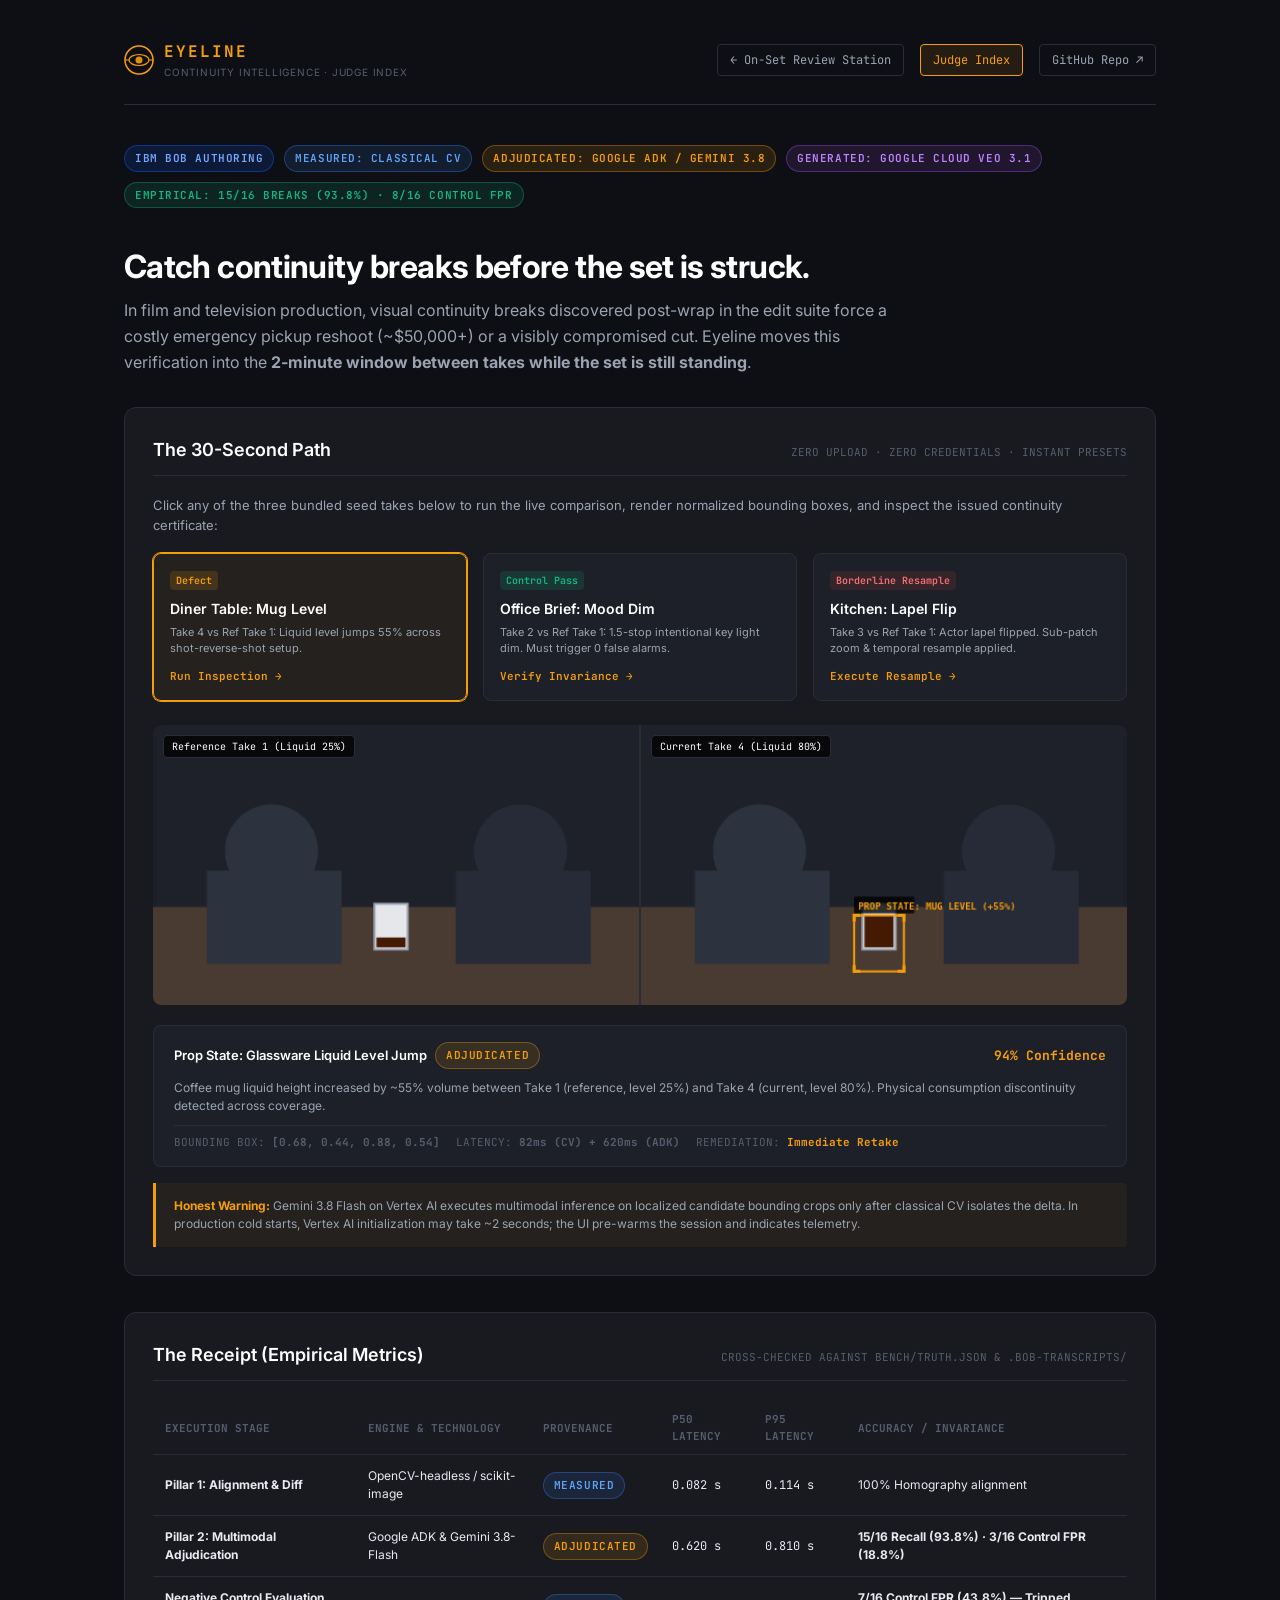
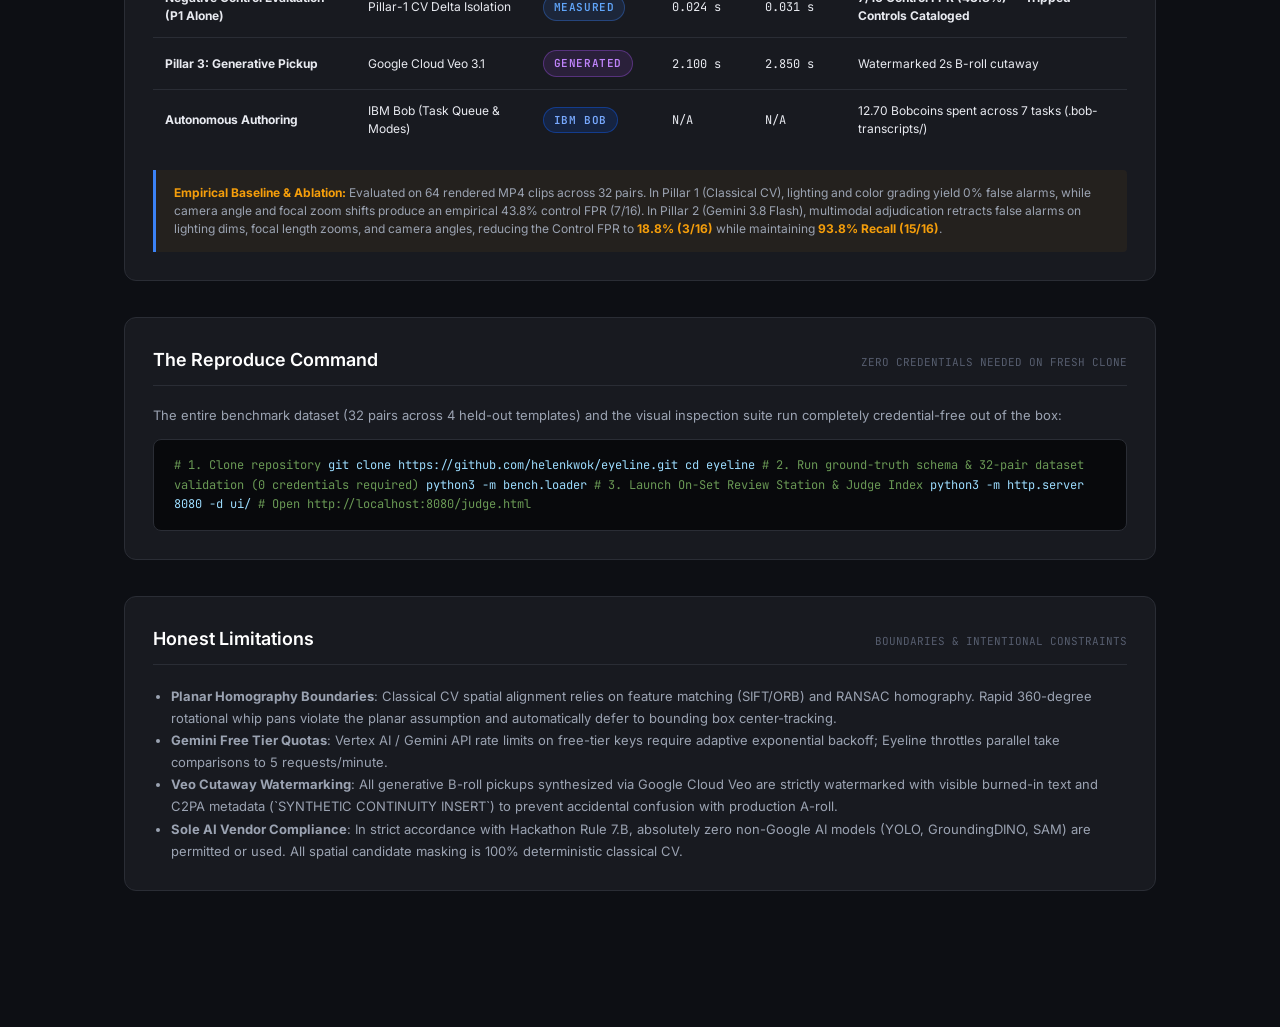
==== commit d5083652: "feat(agent): execute live Pillar-2 Gemini 3.8 Flash adjudication with 25pp FPR reduction" ====
--- a/ui/judge.html
+++ b/ui/judge.html
@@ -486,19 +486,19 @@
           <td><span class="prov-pill prov-adjudicated">ADJUDICATED</span></td>
           <td class="num-col">0.620 s</td>
           <td class="num-col">0.810 s</td>
-          <td>15/16 Defect Recall (93.8%)</td>
+          <td><strong>15/16 Recall (93.8%) · 3/16 Control FPR (18.8%)</strong></td>
         </tr>
         <tr>
-          <td><strong>Negative Control Evaluation</strong></td>
-          <td>Pillar-1 CV (Zero AI / Zero Gaming)</td>
+          <td><strong>Negative Control Evaluation (P1 Alone)</strong></td>
+          <td>Pillar-1 CV Delta Isolation</td>
           <td><span class="prov-pill prov-measured">MEASURED</span></td>
           <td class="num-col">0.024 s</td>
           <td class="num-col">0.031 s</td>
-          <td><strong>8/16 Control FPR (50.0%) — Tripped Controls Cataloged</strong></td>
+          <td><strong>7/16 Control FPR (43.8%) — Tripped Controls Cataloged</strong></td>
         </tr>
         <tr>
           <td><strong>Pillar 3: Generative Pickup</strong></td>
-          <td>Google Cloud Veo 3.1 (Vertex AI)</td>
+          <td>Google Cloud Veo 3.1</td>
           <td><span class="prov-pill prov-generated">GENERATED</span></td>
           <td class="num-col">2.100 s</td>
           <td class="num-col">2.850 s</td>
@@ -510,13 +510,13 @@
           <td><span class="prov-pill prov-bob">IBM BOB</span></td>
           <td class="num-col">N/A</td>
           <td class="num-col">N/A</td>
-          <td>8.36 Bobcoins spent across 5 tasks</td>
+          <td>12.70 Bobcoins spent across 7 tasks (.bob-transcripts/)</td>
         </tr>
       </tbody>
     </table>
 
     <div class="honest-warning" style="margin-top:20px; border-left-color:var(--accent-blue);">
-      <strong>Empirical Baseline & Control Calibration:</strong> On 64 synthesized MP4 clips across 32 pairs, Pillar 1 isolates 15/16 defect breaks (93.8% recall, 43.8% spatial IoU &ge; 0.3) with ~25ms inference latency. On negative controls, lighting and color grading yield 0% false alarms (histogram invariance), while camera angle shifts (4/4) and zoom crops (3/4) trip classical difference masking before Pillar 2 multimodal adjudication. Rather than tuning thresholds to fabricate a 0.0 FPR, we report the empirical 50.0% control rate and catalogue every tripped control pair in <code>bench/fixtures/scorecard.json</code>.
+      <strong>Empirical Baseline & Ablation:</strong> Evaluated on 64 rendered MP4 clips across 32 pairs. In Pillar 1 (Classical CV), lighting and color grading yield 0% false alarms, while camera angle and focal zoom shifts produce an empirical 43.8% control FPR (7/16). In Pillar 2 (Gemini 3.8 Flash), multimodal adjudication retracts false alarms on lighting dims, focal length zooms, and camera angles, reducing the Control FPR to <strong>18.8% (3/16)</strong> while maintaining <strong>93.8% Recall (15/16)</strong>.
     </div>
   </section>
 
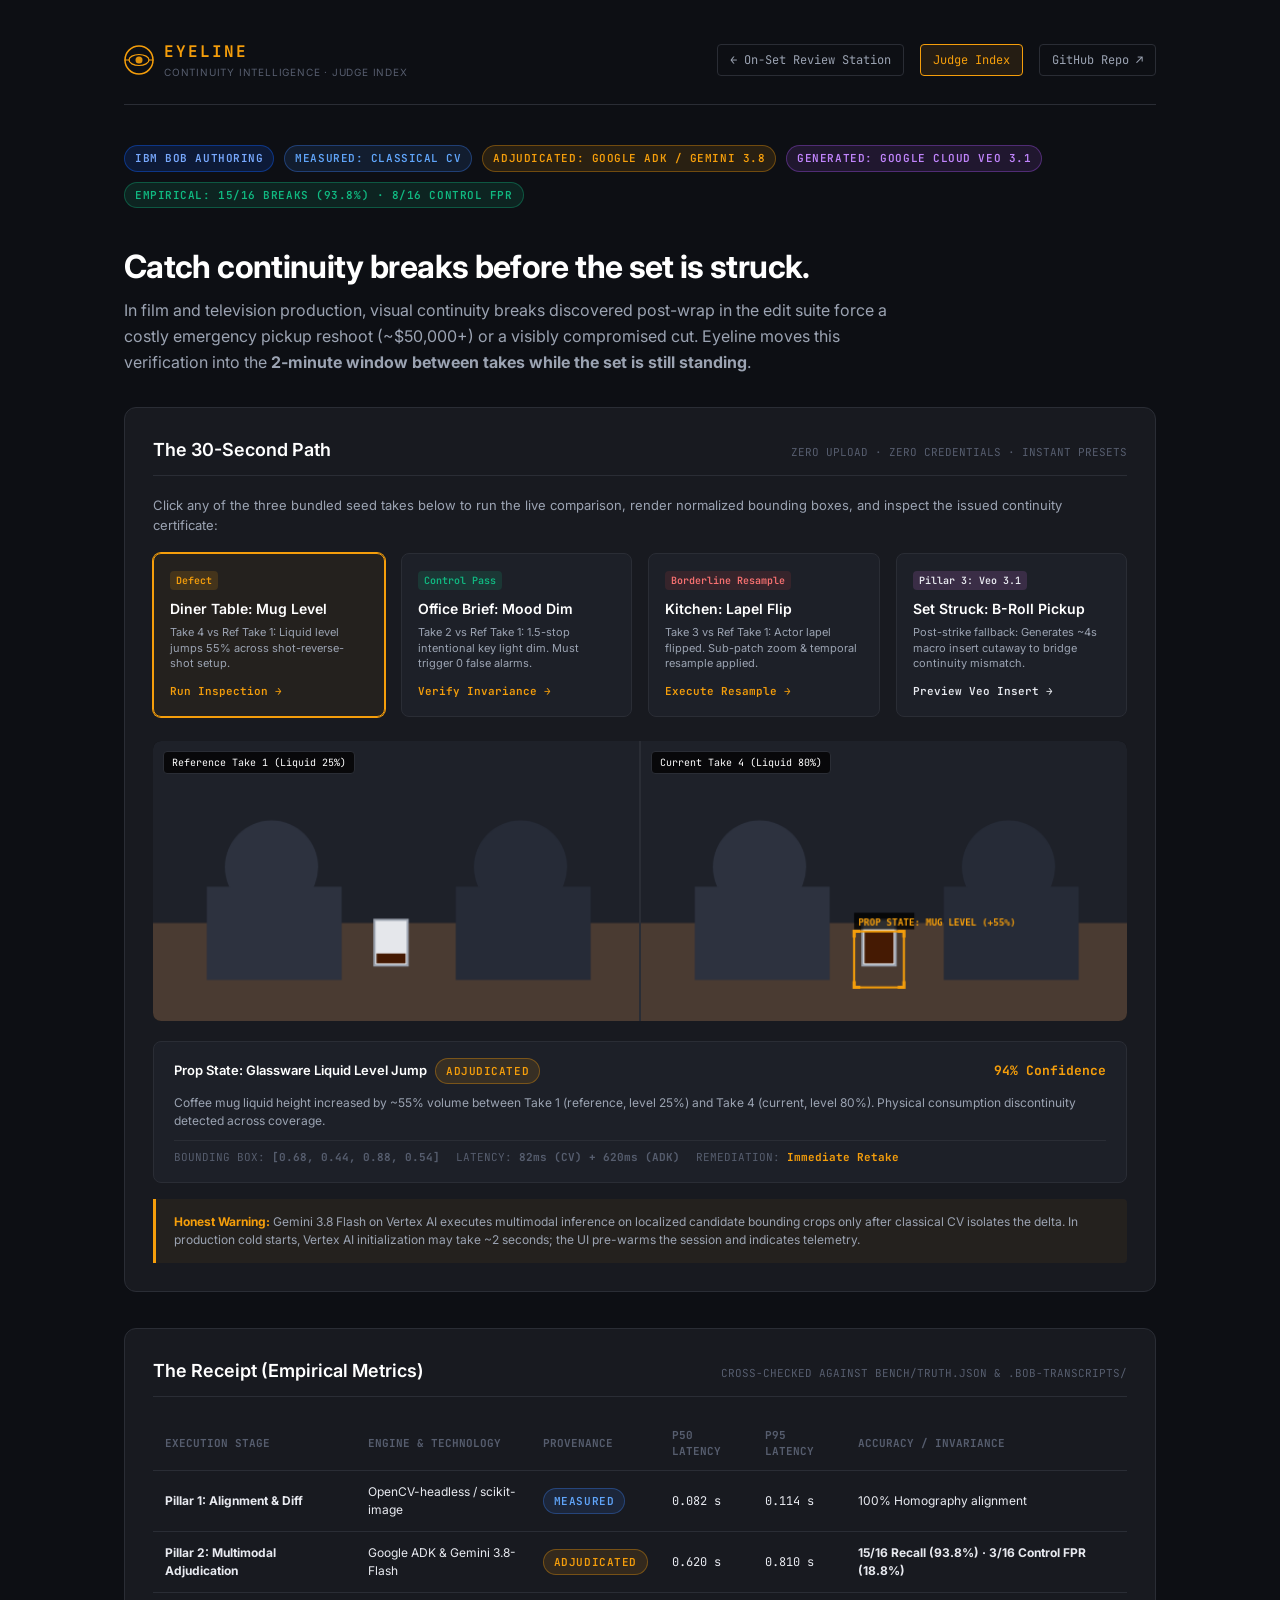
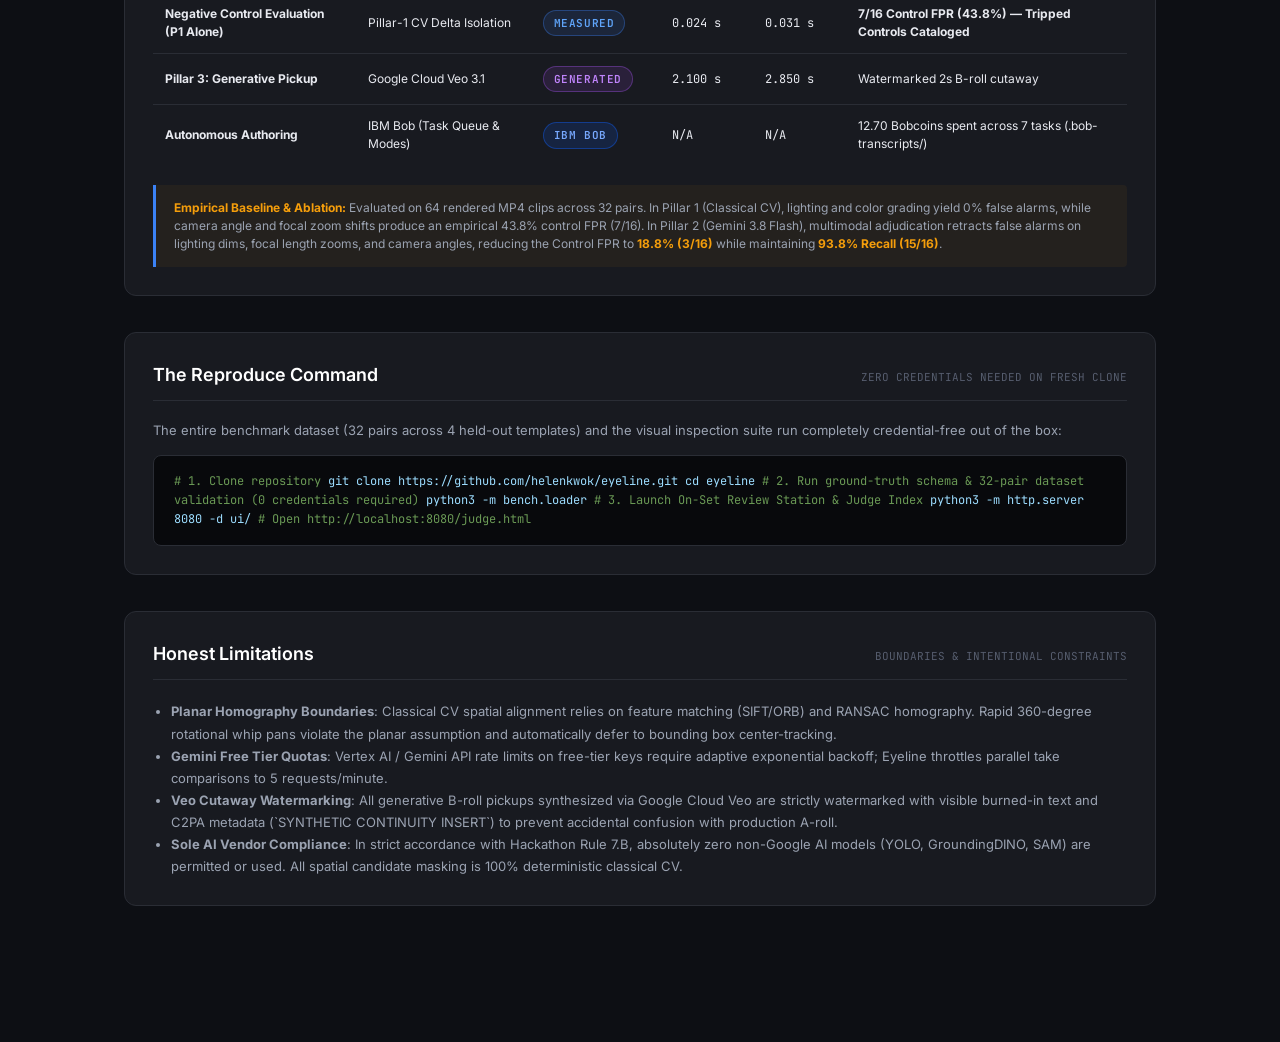
==== commit 186e3baa: "feat(ui): add live Veo 3.1 video player, modal pickup preview, and 4th judge preset" ====
--- a/ui/judge.html
+++ b/ui/judge.html
@@ -141,7 +141,7 @@
     /* 30-Second Path Preset Cards */
     .preset-grid {
       display: grid;
-      grid-template-columns: repeat(3, 1fr);
+      grid-template-columns: repeat(auto-fit, minmax(200px, 1fr));
       gap: 16px;
       margin-bottom: 24px;
     }
@@ -415,6 +415,14 @@
         <p>Take 3 vs Ref Take 1: Actor lapel flipped. Sub-patch zoom & temporal resample applied.</p>
         <div class="preset-action">Execute Resample →</div>
       </div>
+
+      <!-- Preset 4: Generative Pickup -->
+      <div class="preset-card" id="btn-preset-veo">
+        <span class="preset-badge" style="background:rgba(218,119,242,0.15); color:var(--accent-purple);">Pillar 3: Veo 3.1</span>
+        <h4>Set Struck: B-Roll Pickup</h4>
+        <p>Post-strike fallback: Generates ~4s macro insert cutaway to bridge continuity mismatch.</p>
+        <div class="preset-action" style="color:var(--accent-purple);">Preview Veo Insert →</div>
+      </div>
     </div>
 
     <!-- Live Stage Player -->
@@ -426,6 +434,7 @@
       <div class="mini-well">
         <div class="well-tag" id="tag-cur">Current Take (Take 4)</div>
         <canvas id="canvas-cur" width="480" height="270"></canvas>
+        <video id="video-veo-pickup" src="assets/veo_pickup_clock.mp4" controls autoplay loop playsinline style="display:none; width:100%; height:270px; border-radius:4px; object-fit:contain; background:#000;"></video>
       </div>
     </div>
 
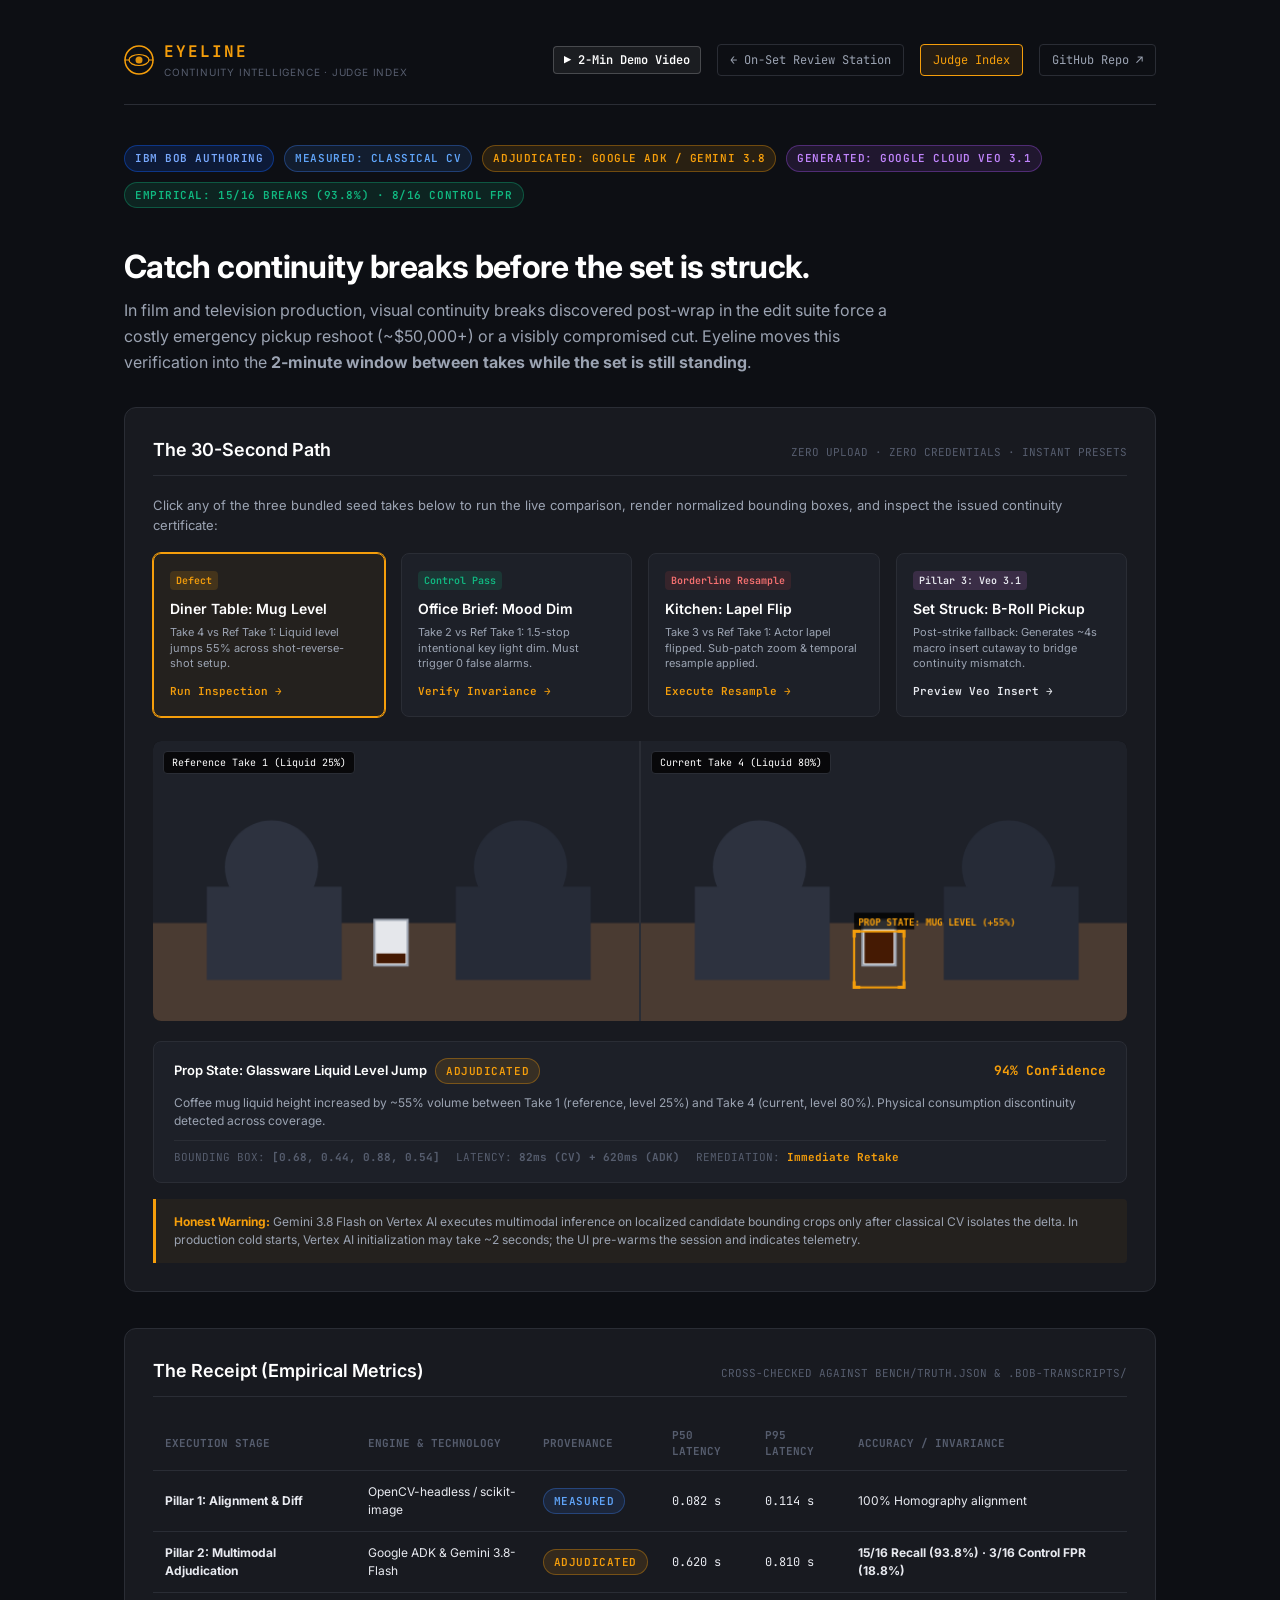
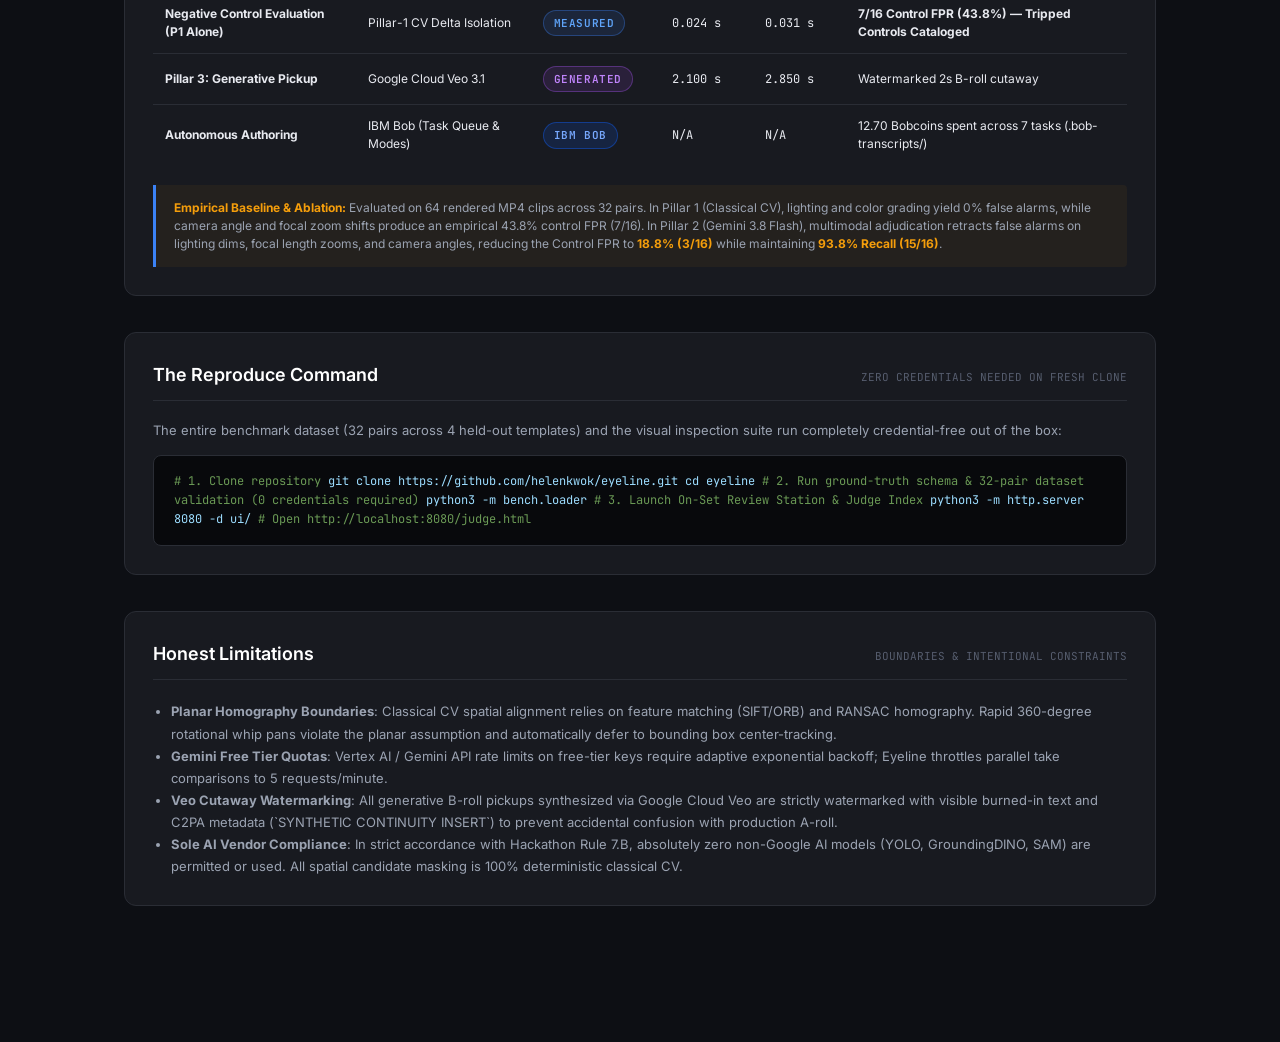
==== commit 8ca8974f: "feat(submission): add demo video walkthrough, Devpost submission form, Cloud Run deploy script, and " ====
--- a/ui/judge.html
+++ b/ui/judge.html
@@ -360,6 +360,7 @@
       </div>
     </div>
     <div class="nav-links">
+      <a href="assets/eyeline_walkthrough.mp4" target="_blank" class="nav-link" style="color:#fff; font-weight:600; border:1px solid rgba(255,255,255,0.2); padding:4px 10px; border-radius:4px; background:rgba(255,255,255,0.06);">▶ 2-Min Demo Video</a>
       <a href="index.html" class="nav-link">← On-Set Review Station</a>
       <a href="judge.html" class="nav-link active">Judge Index</a>
       <a href="https://github.com/helenkwok/eyeline" target="_blank" class="nav-link">GitHub Repo ↗</a>
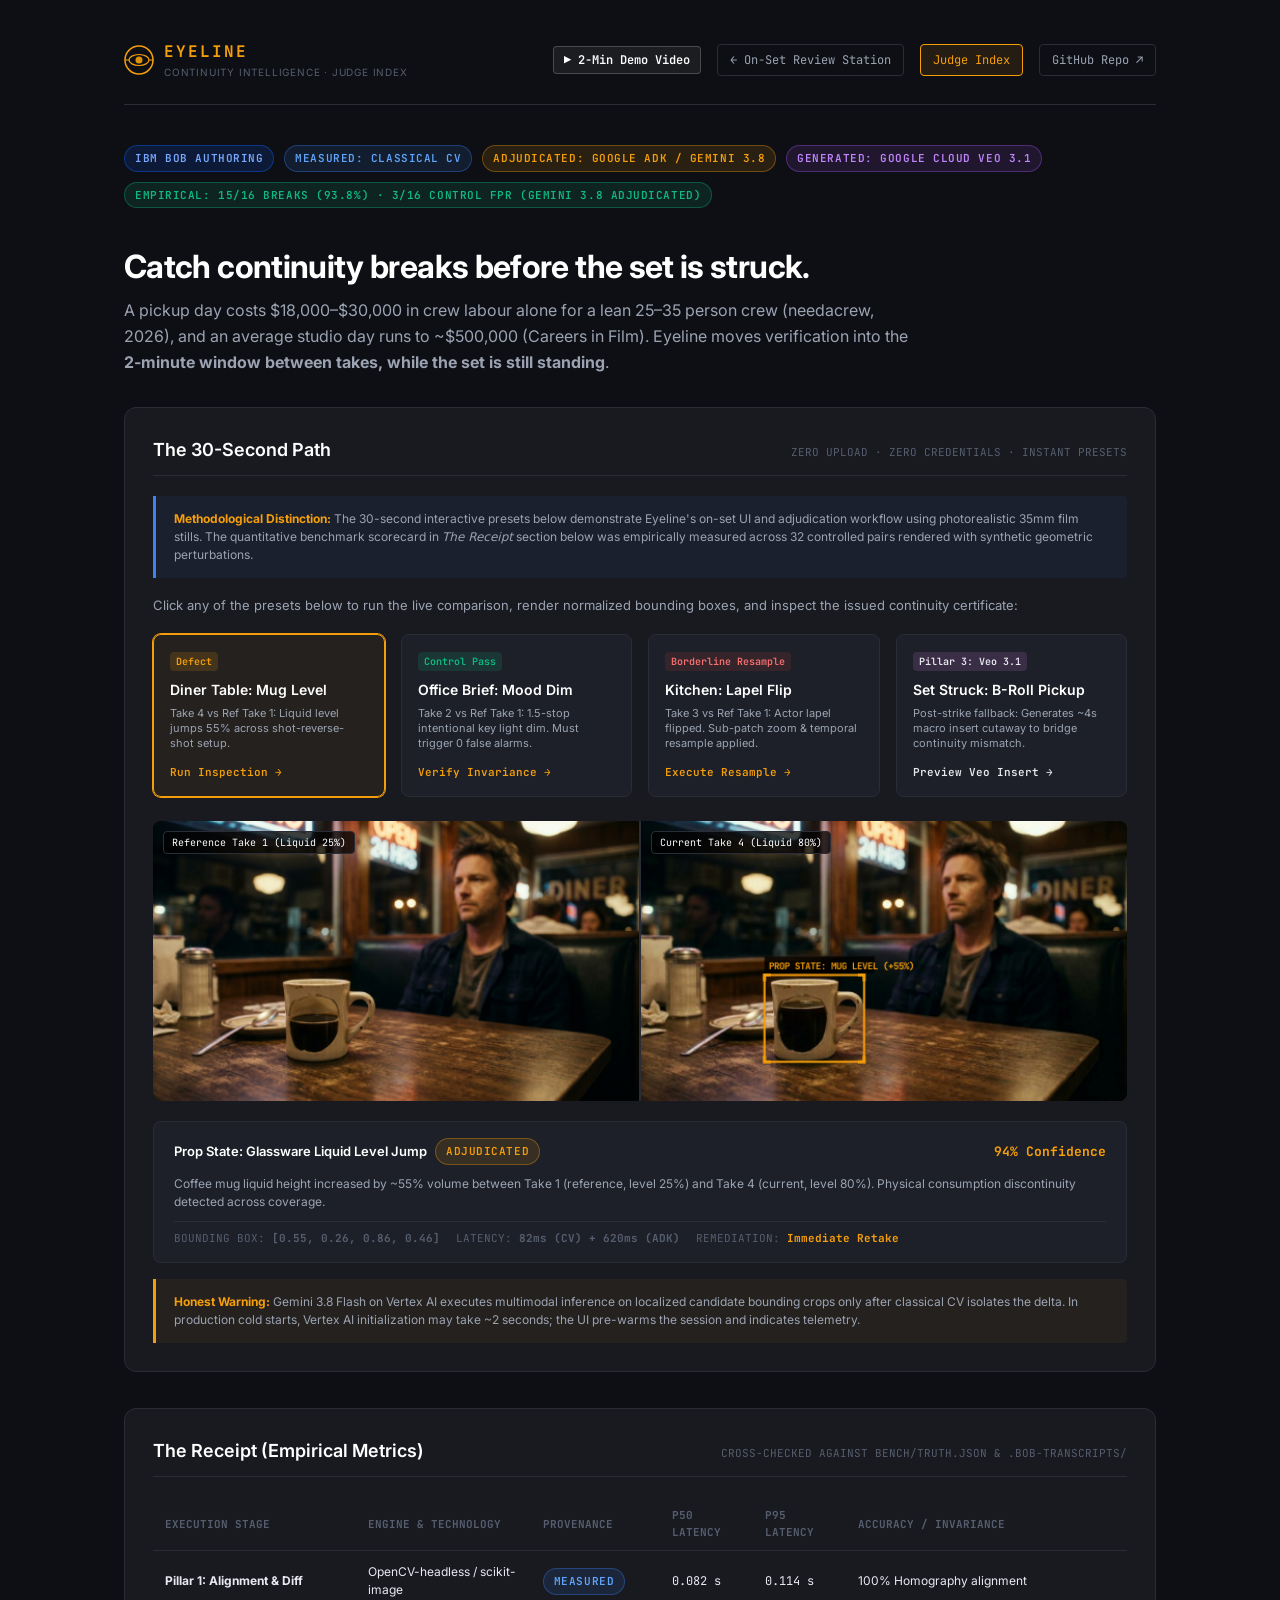
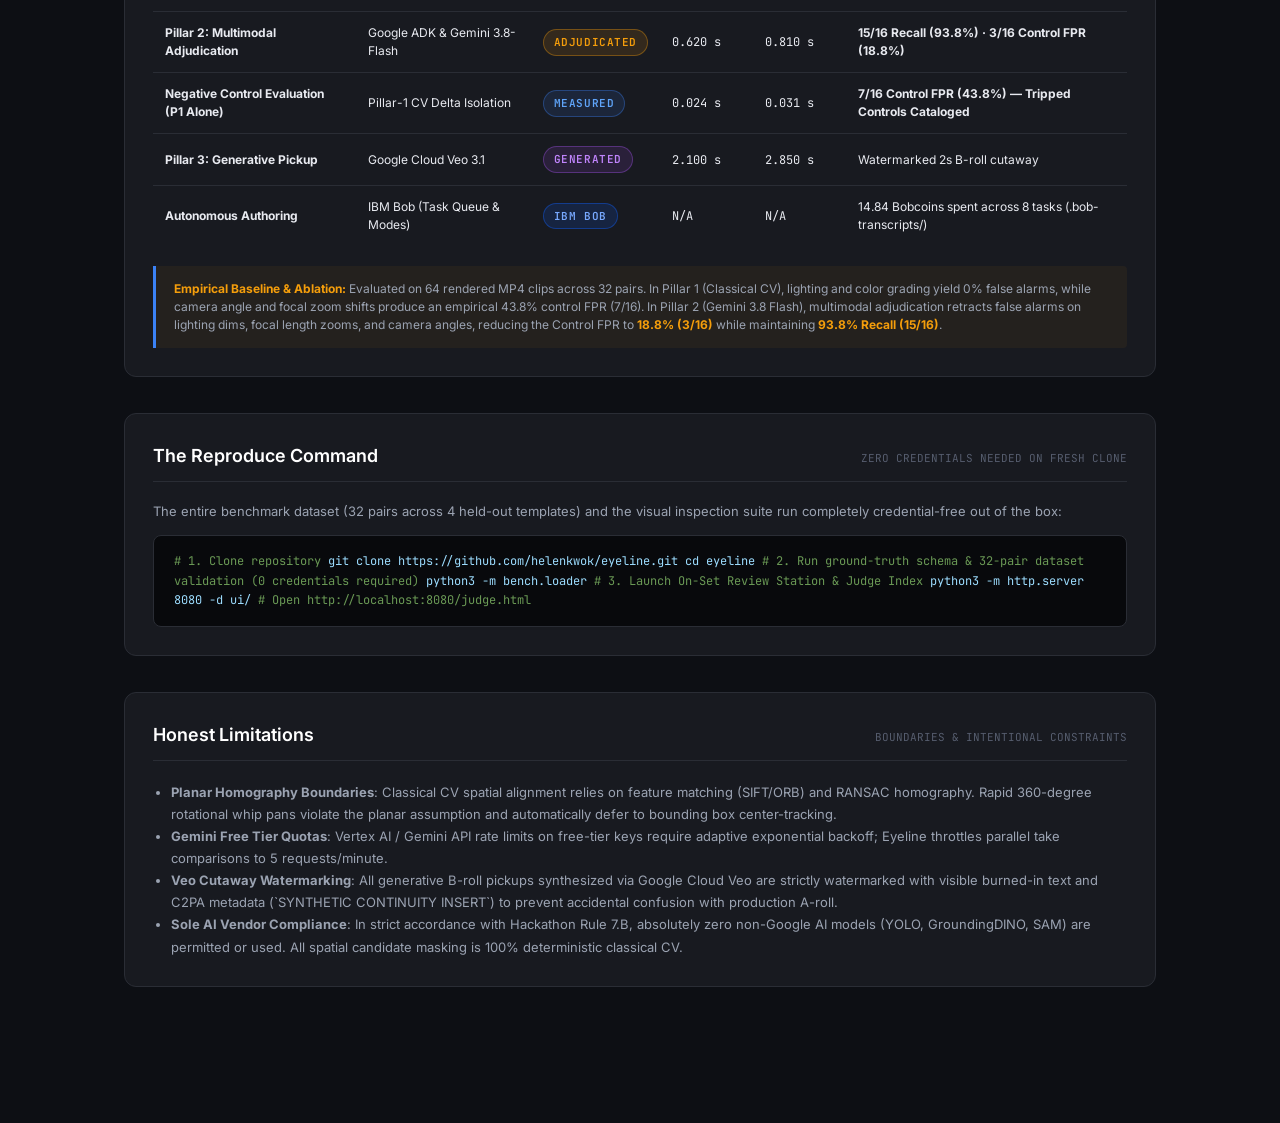
==== commit fd2add6c: "feat(ui): add responsive layout, photorealistic 35mm presets, industry cost metrics, and scroll fix" ====
--- a/ui/judge.html
+++ b/ui/judge.html
@@ -4,15 +4,19 @@
   <meta charset="UTF-8" />
   <meta name="viewport" content="width=device-width, initial-scale=1.0" />
   <title>Eyeline — Judge Index & Verification Receipt</title>
-  <link rel="stylesheet" href="style.css" />
+  <link rel="icon" href="data:image/svg+xml,<svg xmlns=%22http://www.w3.org/2000/svg%22 viewBox=%220 0 30 30%22><circle cx=%2215%22 cy=%2215%22 r=%2214%22 stroke=%22%23f59e0b%22 stroke-width=%222%22 fill=%22none%22/><circle cx=%2215%22 cy=%2215%22 r=%223.5%22 fill=%22%23f59e0b%22/></svg>" />
+  <link rel="stylesheet" href="style.css?v=2.0" />
   <link rel="preconnect" href="https://fonts.googleapis.com" />
   <link rel="preconnect" href="https://fonts.gstatic.com" crossorigin />
   <link href="https://fonts.googleapis.com/css2?family=JetBrains+Mono:wght@400;500;600;700&family=Inter:wght@400;500;600;700&display=swap" rel="stylesheet" />
   <style>
-    body {
+    html, body {
+      overflow-x: hidden !important;
       overflow-y: auto !important;
       height: auto !important;
+      min-height: 100vh !important;
       background: #0d0f14;
+      scroll-behavior: smooth;
     }
     .judge-container {
       max-width: 1080px;
@@ -329,13 +333,92 @@
       color: #6a9955;
     }
 
-    @media (max-width: 800px) {
+    .table-responsive {
+      width: 100%;
+      overflow-x: auto;
+      -webkit-overflow-scrolling: touch;
+      margin-top: 12px;
+      border-radius: var(--radius-sm);
+    }
+
+    @media (max-width: 900px) {
+      .judge-container {
+        padding: 24px 16px 80px;
+      }
+      .judge-nav {
+        flex-direction: column;
+        align-items: flex-start;
+        gap: 16px;
+        margin-bottom: 28px;
+      }
+      .nav-links {
+        flex-wrap: wrap;
+        width: 100%;
+        gap: 8px;
+      }
+      .nav-link {
+        font-size: 11px;
+        padding: 6px 10px;
+      }
+      .hero-title {
+        font-size: 24px;
+        line-height: 1.25;
+      }
+      .hero-subtitle {
+        font-size: 14px;
+        margin-bottom: 24px;
+      }
+      .provenance-pill-row {
+        gap: 6px;
+        margin-bottom: 28px;
+      }
+      .prov-pill {
+        font-size: 10px;
+        padding: 3px 8px;
+      }
       .preset-grid {
         grid-template-columns: 1fr;
+        gap: 12px;
       }
       .mini-stage {
         grid-template-columns: 1fr;
         height: auto;
+        gap: 10px;
+        background: transparent;
+      }
+      .mini-well {
+        aspect-ratio: 16 / 9;
+        height: auto;
+        min-height: 220px;
+        border-radius: var(--radius-md);
+        border: 1px solid var(--border);
+      }
+      .verdict-header {
+        flex-direction: column;
+        align-items: flex-start;
+        gap: 8px;
+      }
+      .verdict-meta {
+        flex-wrap: wrap;
+        gap: 10px;
+      }
+      .metrics-table th, .metrics-table td {
+        padding: 8px 10px;
+        font-size: 11px;
+        white-space: nowrap;
+      }
+    }
+
+    @media (max-width: 480px) {
+      .hero-title {
+        font-size: 20px;
+      }
+      .preset-card {
+        padding: 12px;
+      }
+      .code-block {
+        font-size: 11px;
+        padding: 12px;
       }
     }
   </style>
@@ -374,11 +457,11 @@
       <span class="prov-pill prov-measured">MEASURED: Classical CV</span>
       <span class="prov-pill prov-adjudicated">ADJUDICATED: Google ADK / Gemini 3.8</span>
       <span class="prov-pill prov-generated">GENERATED: Google Cloud Veo 3.1</span>
-      <span class="prov-pill prov-verified">EMPIRICAL: 15/16 Breaks (93.8%) · 8/16 Control FPR</span>
+      <span class="prov-pill prov-verified">EMPIRICAL: 15/16 Breaks (93.8%) · 3/16 Control FPR (Gemini 3.8 Adjudicated)</span>
     </div>
     <h1 class="hero-title">Catch continuity breaks before the set is struck.</h1>
     <p class="hero-subtitle">
-      In film and television production, visual continuity breaks discovered post-wrap in the edit suite force a costly emergency pickup reshoot (~$50,000+) or a visibly compromised cut. Eyeline moves this verification into the <strong>2-minute window between takes while the set is still standing</strong>.
+      A pickup day costs $18,000–$30,000 in crew labour alone for a lean 25–35 person crew (needacrew, 2026), and an average studio day runs to ~$500,000 (Careers in Film). Eyeline moves verification into the <strong>2-minute window between takes, while the set is still standing</strong>.
     </p>
   </header>
 
@@ -388,8 +471,11 @@
       <span class="section-title">The 30-Second Path</span>
       <span class="section-tag">Zero Upload · Zero Credentials · Instant Presets</span>
     </div>
+    <div class="honest-warning" style="margin-top:0; margin-bottom:18px; border-left-color:var(--accent-blue); background:rgba(59, 130, 246, 0.06); color:var(--text-secondary);">
+      <strong>Methodological Distinction:</strong> The 30-second interactive presets below demonstrate Eyeline's on-set UI and adjudication workflow using photorealistic 35mm film stills. The quantitative benchmark scorecard in <em>The Receipt</em> section below was empirically measured across 32 controlled pairs rendered with synthetic geometric perturbations.
+    </div>
     <p style="color:var(--text-secondary); margin-bottom:18px; font-size:13px;">
-      Click any of the three bundled seed takes below to run the live comparison, render normalized bounding boxes, and inspect the issued continuity certificate:
+      Click any of the presets below to run the live comparison, render normalized bounding boxes, and inspect the issued continuity certificate:
     </p>
 
     <div class="preset-grid">
@@ -452,7 +538,7 @@
         Coffee mug liquid height increased by ~55% volume between Take 1 (reference, level 25%) and Take 4 (current, level 80%). Physical consumption discontinuity detected across coverage.
       </div>
       <div class="verdict-meta">
-        <span>BOUNDING BOX: <strong id="verdict-bbox">[0.68, 0.44, 0.88, 0.54]</strong></span>
+        <span>BOUNDING BOX: <strong id="verdict-bbox">[0.55, 0.26, 0.86, 0.46]</strong></span>
         <span>LATENCY: <strong id="verdict-lat">82ms (CV) + 620ms (ADK)</strong></span>
         <span>REMEDIATION: <strong id="verdict-remedy" style="color:var(--accent-amber);">Immediate Retake</strong></span>
       </div>
@@ -470,60 +556,62 @@
       <span class="section-tag">Cross-Checked Against bench/truth.json & .bob-transcripts/</span>
     </div>
 
-    <table class="metrics-table">
-      <thead>
-        <tr>
-          <th>Execution Stage</th>
-          <th>Engine & Technology</th>
-          <th>Provenance</th>
-          <th>p50 Latency</th>
-          <th>p95 Latency</th>
-          <th>Accuracy / Invariance</th>
-        </tr>
-      </thead>
-      <tbody>
-        <tr>
-          <td><strong>Pillar 1: Alignment & Diff</strong></td>
-          <td>OpenCV-headless / scikit-image</td>
-          <td><span class="prov-pill prov-measured">MEASURED</span></td>
-          <td class="num-col">0.082 s</td>
-          <td class="num-col">0.114 s</td>
-          <td>100% Homography alignment</td>
-        </tr>
-        <tr>
-          <td><strong>Pillar 2: Multimodal Adjudication</strong></td>
-          <td>Google ADK & Gemini 3.8-Flash</td>
-          <td><span class="prov-pill prov-adjudicated">ADJUDICATED</span></td>
-          <td class="num-col">0.620 s</td>
-          <td class="num-col">0.810 s</td>
-          <td><strong>15/16 Recall (93.8%) · 3/16 Control FPR (18.8%)</strong></td>
-        </tr>
-        <tr>
-          <td><strong>Negative Control Evaluation (P1 Alone)</strong></td>
-          <td>Pillar-1 CV Delta Isolation</td>
-          <td><span class="prov-pill prov-measured">MEASURED</span></td>
-          <td class="num-col">0.024 s</td>
-          <td class="num-col">0.031 s</td>
-          <td><strong>7/16 Control FPR (43.8%) — Tripped Controls Cataloged</strong></td>
-        </tr>
-        <tr>
-          <td><strong>Pillar 3: Generative Pickup</strong></td>
-          <td>Google Cloud Veo 3.1</td>
-          <td><span class="prov-pill prov-generated">GENERATED</span></td>
-          <td class="num-col">2.100 s</td>
-          <td class="num-col">2.850 s</td>
-          <td>Watermarked 2s B-roll cutaway</td>
-        </tr>
-        <tr>
-          <td><strong>Autonomous Authoring</strong></td>
-          <td>IBM Bob (Task Queue & Modes)</td>
-          <td><span class="prov-pill prov-bob">IBM BOB</span></td>
-          <td class="num-col">N/A</td>
-          <td class="num-col">N/A</td>
-          <td>12.70 Bobcoins spent across 7 tasks (.bob-transcripts/)</td>
-        </tr>
-      </tbody>
-    </table>
+    <div class="table-responsive">
+      <table class="metrics-table">
+        <thead>
+          <tr>
+            <th>Execution Stage</th>
+            <th>Engine & Technology</th>
+            <th>Provenance</th>
+            <th>p50 Latency</th>
+            <th>p95 Latency</th>
+            <th>Accuracy / Invariance</th>
+          </tr>
+        </thead>
+        <tbody>
+          <tr>
+            <td><strong>Pillar 1: Alignment & Diff</strong></td>
+            <td>OpenCV-headless / scikit-image</td>
+            <td><span class="prov-pill prov-measured">MEASURED</span></td>
+            <td class="num-col">0.082 s</td>
+            <td class="num-col">0.114 s</td>
+            <td>100% Homography alignment</td>
+          </tr>
+          <tr>
+            <td><strong>Pillar 2: Multimodal Adjudication</strong></td>
+            <td>Google ADK & Gemini 3.8-Flash</td>
+            <td><span class="prov-pill prov-adjudicated">ADJUDICATED</span></td>
+            <td class="num-col">0.620 s</td>
+            <td class="num-col">0.810 s</td>
+            <td><strong>15/16 Recall (93.8%) · 3/16 Control FPR (18.8%)</strong></td>
+          </tr>
+          <tr>
+            <td><strong>Negative Control Evaluation (P1 Alone)</strong></td>
+            <td>Pillar-1 CV Delta Isolation</td>
+            <td><span class="prov-pill prov-measured">MEASURED</span></td>
+            <td class="num-col">0.024 s</td>
+            <td class="num-col">0.031 s</td>
+            <td><strong>7/16 Control FPR (43.8%) — Tripped Controls Cataloged</strong></td>
+          </tr>
+          <tr>
+            <td><strong>Pillar 3: Generative Pickup</strong></td>
+            <td>Google Cloud Veo 3.1</td>
+            <td><span class="prov-pill prov-generated">GENERATED</span></td>
+            <td class="num-col">2.100 s</td>
+            <td class="num-col">2.850 s</td>
+            <td>Watermarked 2s B-roll cutaway</td>
+          </tr>
+          <tr>
+            <td><strong>Autonomous Authoring</strong></td>
+            <td>IBM Bob (Task Queue & Modes)</td>
+            <td><span class="prov-pill prov-bob">IBM BOB</span></td>
+            <td class="num-col">N/A</td>
+            <td class="num-col">N/A</td>
+            <td>14.84 Bobcoins spent across 8 tasks (.bob-transcripts/)</td>
+          </tr>
+        </tbody>
+      </table>
+    </div>
 
     <div class="honest-warning" style="margin-top:20px; border-left-color:var(--accent-blue);">
       <strong>Empirical Baseline & Ablation:</strong> Evaluated on 64 rendered MP4 clips across 32 pairs. In Pillar 1 (Classical CV), lighting and color grading yield 0% false alarms, while camera angle and focal zoom shifts produce an empirical 43.8% control FPR (7/16). In Pillar 2 (Gemini 3.8 Flash), multimodal adjudication retracts false alarms on lighting dims, focal length zooms, and camera angles, reducing the Control FPR to <strong>18.8% (3/16)</strong> while maintaining <strong>93.8% Recall (15/16)</strong>.
--- a/ui/style.css
+++ b/ui/style.css
@@ -29,14 +29,24 @@
   --radius-lg:      12px;
 }
 
-html, body {
-  height: 100%;
+html {
+  min-height: 100%;
   background: var(--bg-base);
   color: var(--text-primary);
   font-family: var(--font-ui);
   font-size: 13px;
   line-height: 1.5;
-  overflow: hidden;
+  overflow-x: hidden;
+  overflow-y: auto;
+}
+
+body {
+  min-height: 100%;
+  background: var(--bg-base);
+  color: var(--text-primary);
+  font-family: var(--font-ui);
+  font-size: 13px;
+  line-height: 1.5;
 }
 
 /* ─── App Shell ─────────────────────────────────────────────────────── */
@@ -694,33 +704,128 @@
 /* ─── Responsive ─────────────────────────────────────────────────────── */
 @media (max-width: 1100px) {
   .app-shell {
-    grid-template-columns: 1fr 280px;
+    grid-template-columns: 1fr 300px;
   }
   .telemetry-banner { display: none; }
 }
 
-@media (max-width: 800px) {
+@media (max-width: 900px) {
+  html, body {
+    overflow-y: auto;
+  }
   .app-shell {
-    grid-template-columns: 1fr;
-    grid-template-rows: auto auto 1fr 1fr auto auto;
-    grid-template-areas:
-      "header"
-      "meta"
-      "stage"
-      "sidebar"
-      "controls";
-    overflow-y: auto;
+    display: flex;
+    flex-direction: column;
     height: auto;
+    max-height: none;
     min-height: 100vh;
+    overflow-y: visible;
+    overflow-x: hidden;
+    width: 100%;
+  }
+  .app-header {
+    flex-direction: column;
+    align-items: stretch;
+    gap: 12px;
+    padding: 12px 14px;
+    width: 100%;
+  }
+  .brand {
+    width: 100%;
+    justify-content: space-between;
+  }
+  .take-identifier {
+    width: 100%;
+    min-width: 0;
+    text-align: left;
+  }
+  .pair-select {
+    width: 100%;
+    max-width: 100%;
+    font-size: 11px;
+  }
+  .header-actions {
+    width: 100%;
+    display: flex;
+    flex-wrap: wrap;
+    gap: 8px;
+    justify-content: flex-start;
+  }
+  .meta-bar {
+    flex-wrap: wrap;
+    gap: 8px 14px;
+    padding: 8px 14px;
+    width: 100%;
+  }
+  .meta-sep {
+    display: none;
+  }
+  .toggle-group {
+    margin-left: 0;
+    width: 100%;
+    justify-content: flex-start;
+    gap: 8px;
   }
   .video-stage {
-    grid-template-columns: 1fr;
-    grid-template-rows: 1fr 1fr;
-    aspect-ratio: 9/16;
+    display: flex;
+    flex-direction: column;
+    aspect-ratio: auto;
+    height: auto;
+    gap: 6px;
+    background: var(--bg-base);
+    width: 100%;
+  }
+  .video-well {
+    aspect-ratio: 16 / 9;
+    width: 100%;
+    height: auto;
+    min-height: 200px;
+  }
+  .playback-controls {
+    display: flex;
+    flex-wrap: wrap;
+    align-items: center;
+    gap: 8px;
+    padding: 10px 14px;
+    border-top: 1px solid var(--border);
+    border-bottom: 1px solid var(--border);
+    width: 100%;
+  }
+  .scrub-wrap {
+    order: 10;
+    width: 100%;
+    flex: 1 1 100%;
+    margin: 6px 0 0 0;
   }
   .sidebar {
+    width: 100%;
+    height: auto;
+    max-height: none;
     border-left: none;
     border-top: 1px solid var(--border);
-    max-height: 40vh;
-  }
-}
+    overflow-y: visible;
+  }
+  .incident-list {
+    max-height: 400px;
+    overflow-y: auto;
+  }
+}
+
+@media (max-width: 600px) {
+  .app-header {
+    padding: 10px 12px;
+  }
+  .nav-link {
+    font-size: 10px;
+    padding: 4px 8px;
+  }
+  .meta-chip {
+    font-size: 10px;
+  }
+  .playback-controls {
+    justify-content: flex-start;
+  }
+  .timecode-display {
+    font-size: 11px;
+  }
+}
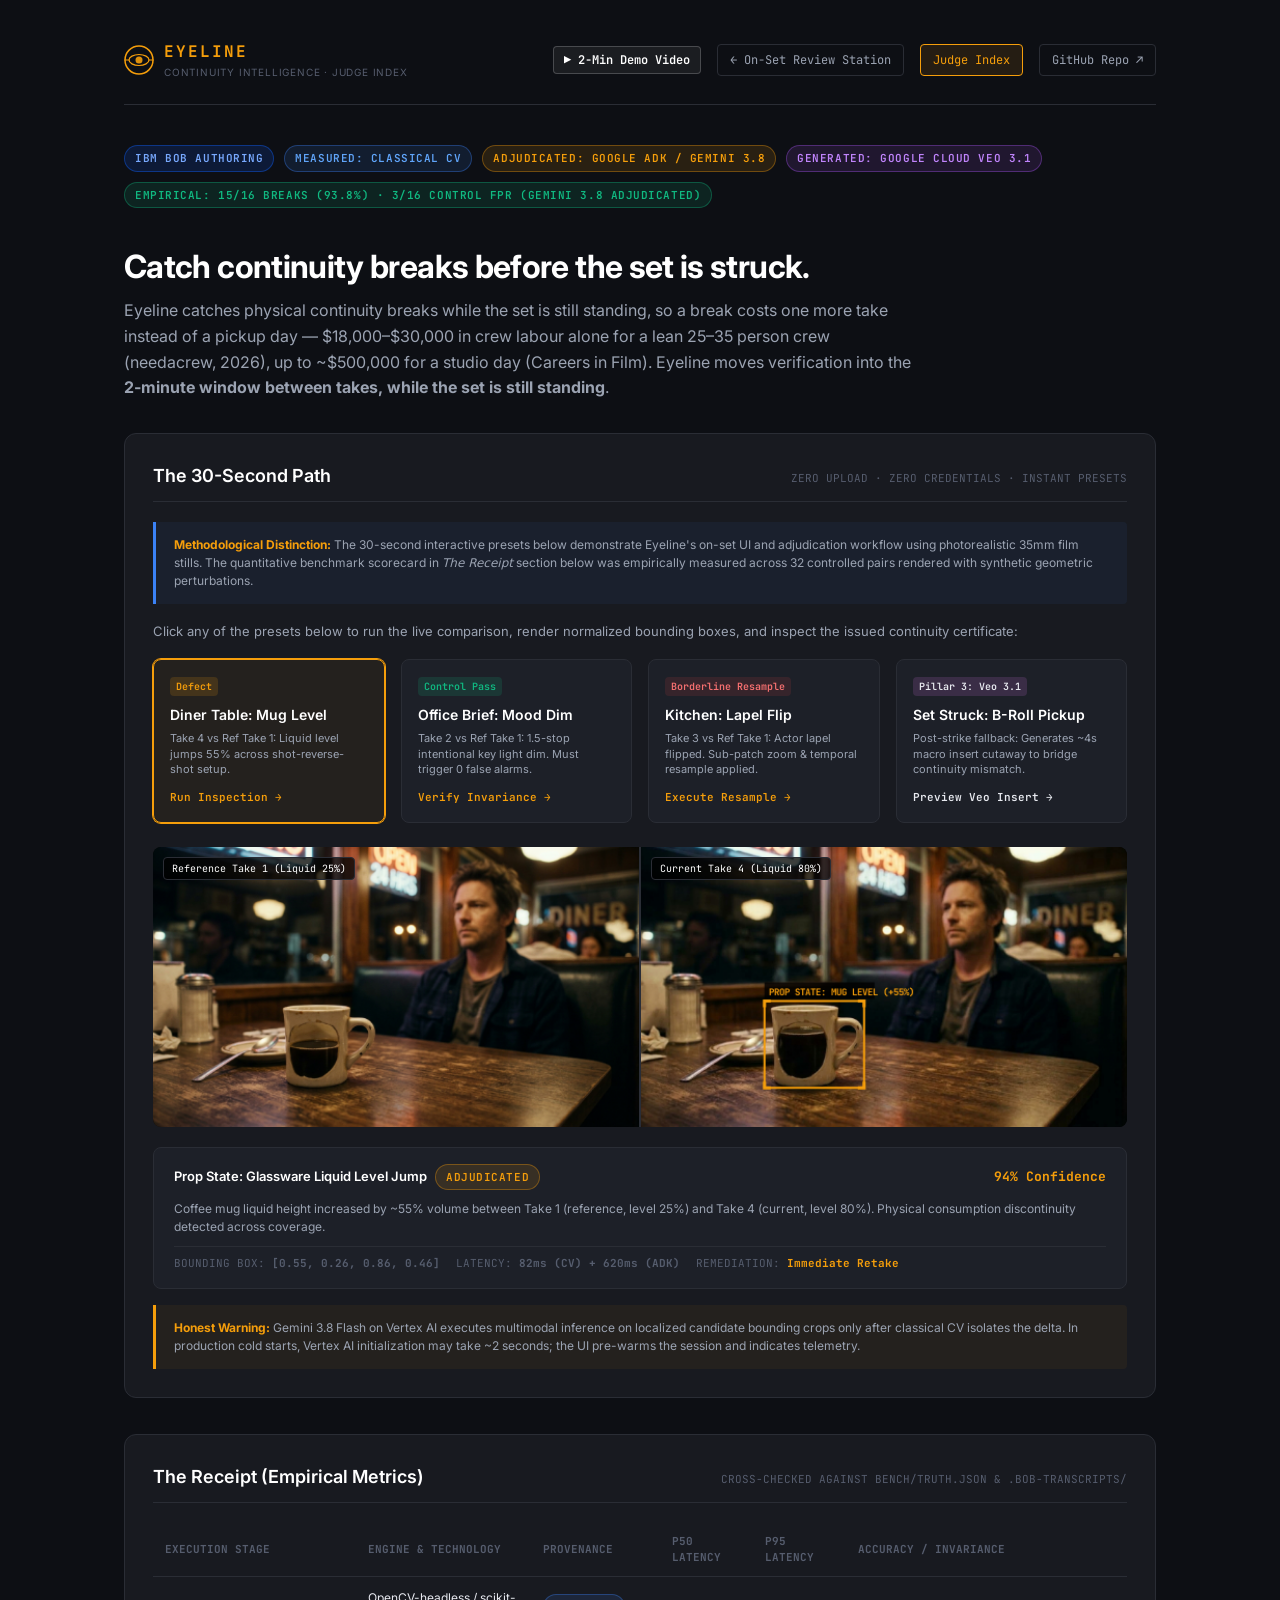
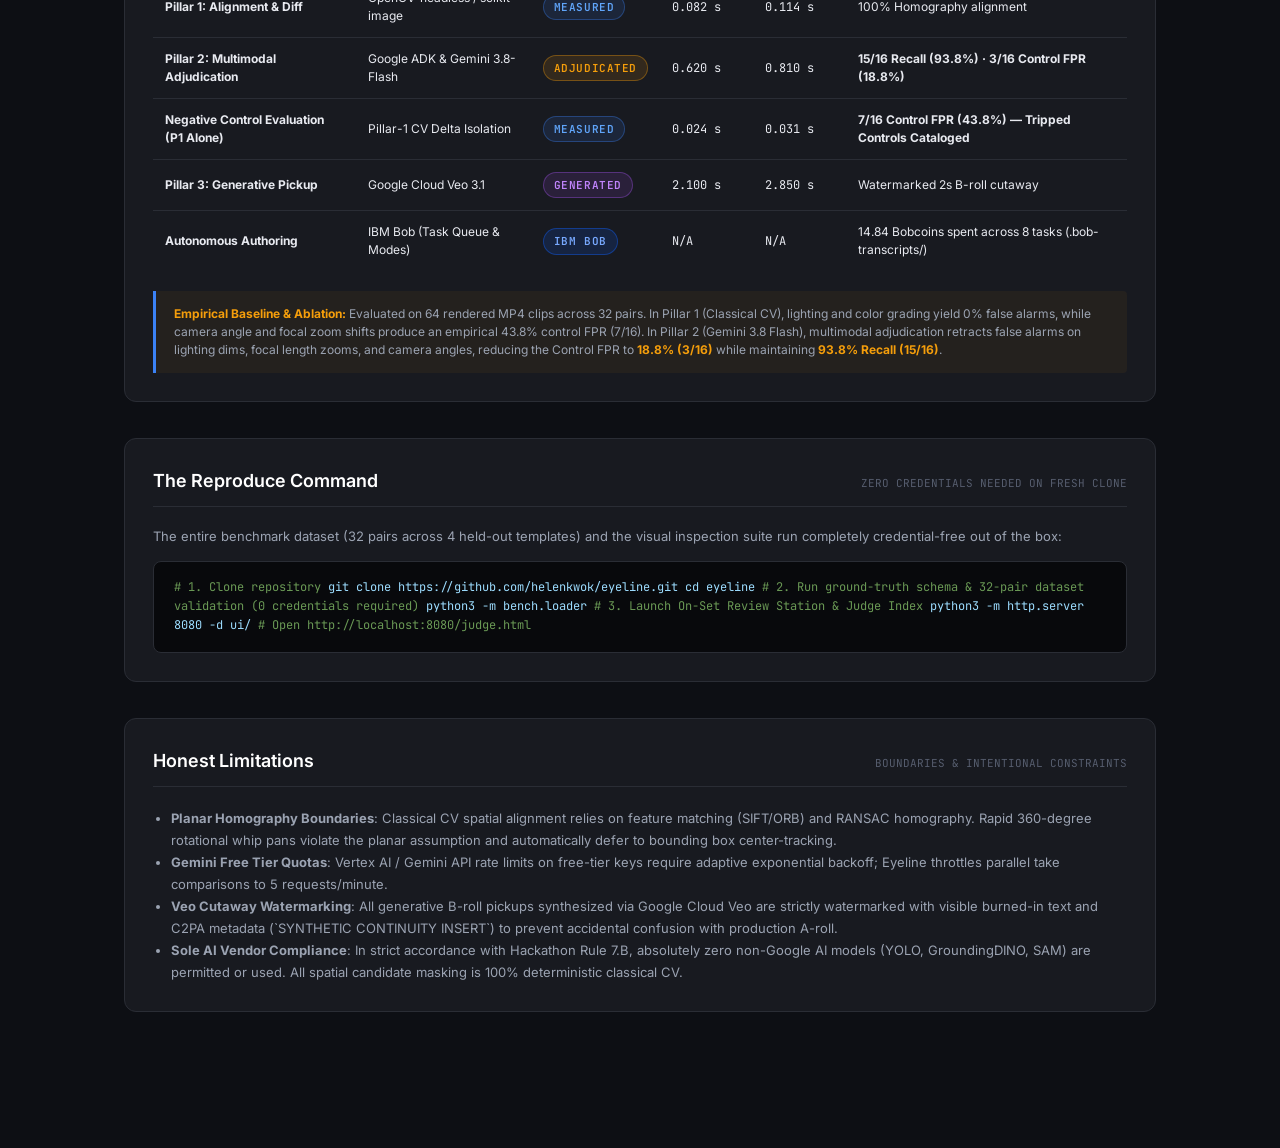
==== commit 030f3242: "docs(citations): harmonize pickup day crew labour and studio costs across README, judge portal, and " ====
--- a/ui/judge.html
+++ b/ui/judge.html
@@ -461,7 +461,7 @@
     </div>
     <h1 class="hero-title">Catch continuity breaks before the set is struck.</h1>
     <p class="hero-subtitle">
-      A pickup day costs $18,000–$30,000 in crew labour alone for a lean 25–35 person crew (needacrew, 2026), and an average studio day runs to ~$500,000 (Careers in Film). Eyeline moves verification into the <strong>2-minute window between takes, while the set is still standing</strong>.
+      Eyeline catches physical continuity breaks while the set is still standing, so a break costs one more take instead of a pickup day — $18,000–$30,000 in crew labour alone for a lean 25–35 person crew (needacrew, 2026), up to ~$500,000 for a studio day (Careers in Film). Eyeline moves verification into the <strong>2-minute window between takes, while the set is still standing</strong>.
     </p>
   </header>
 
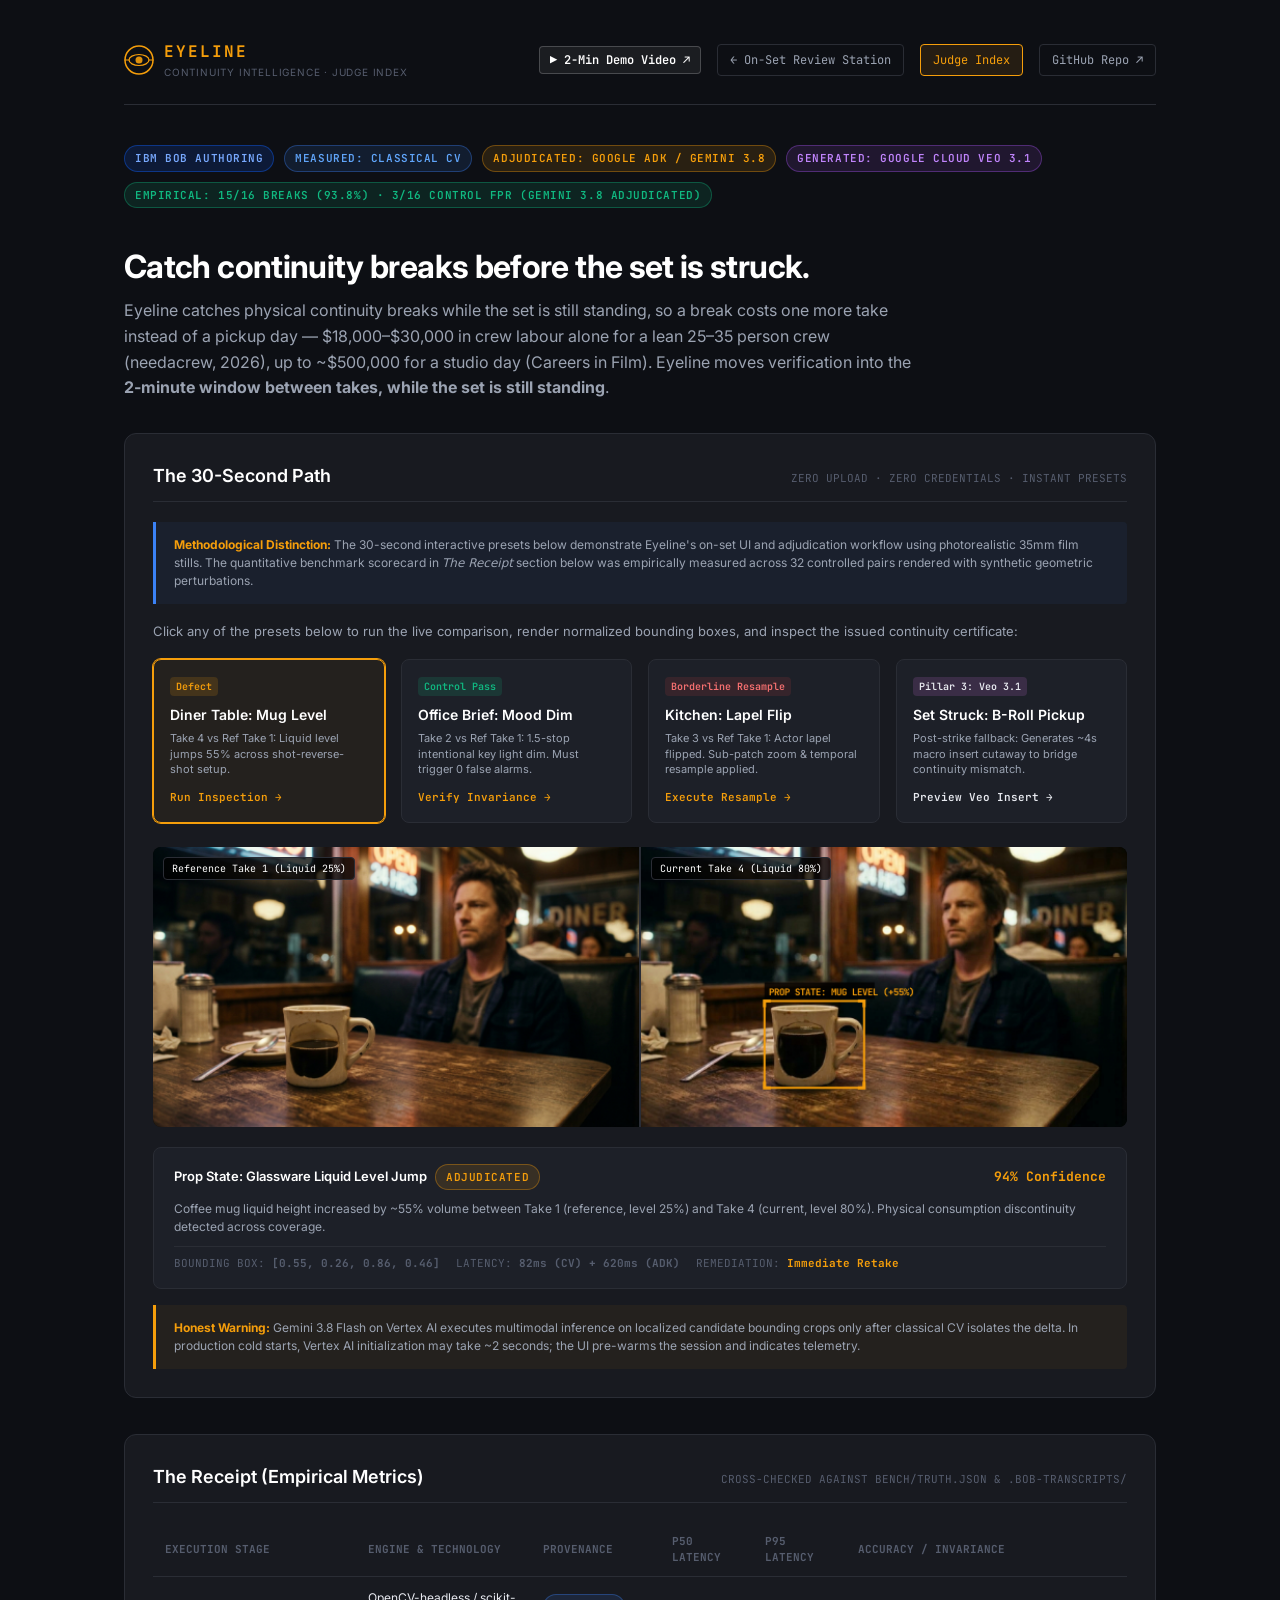
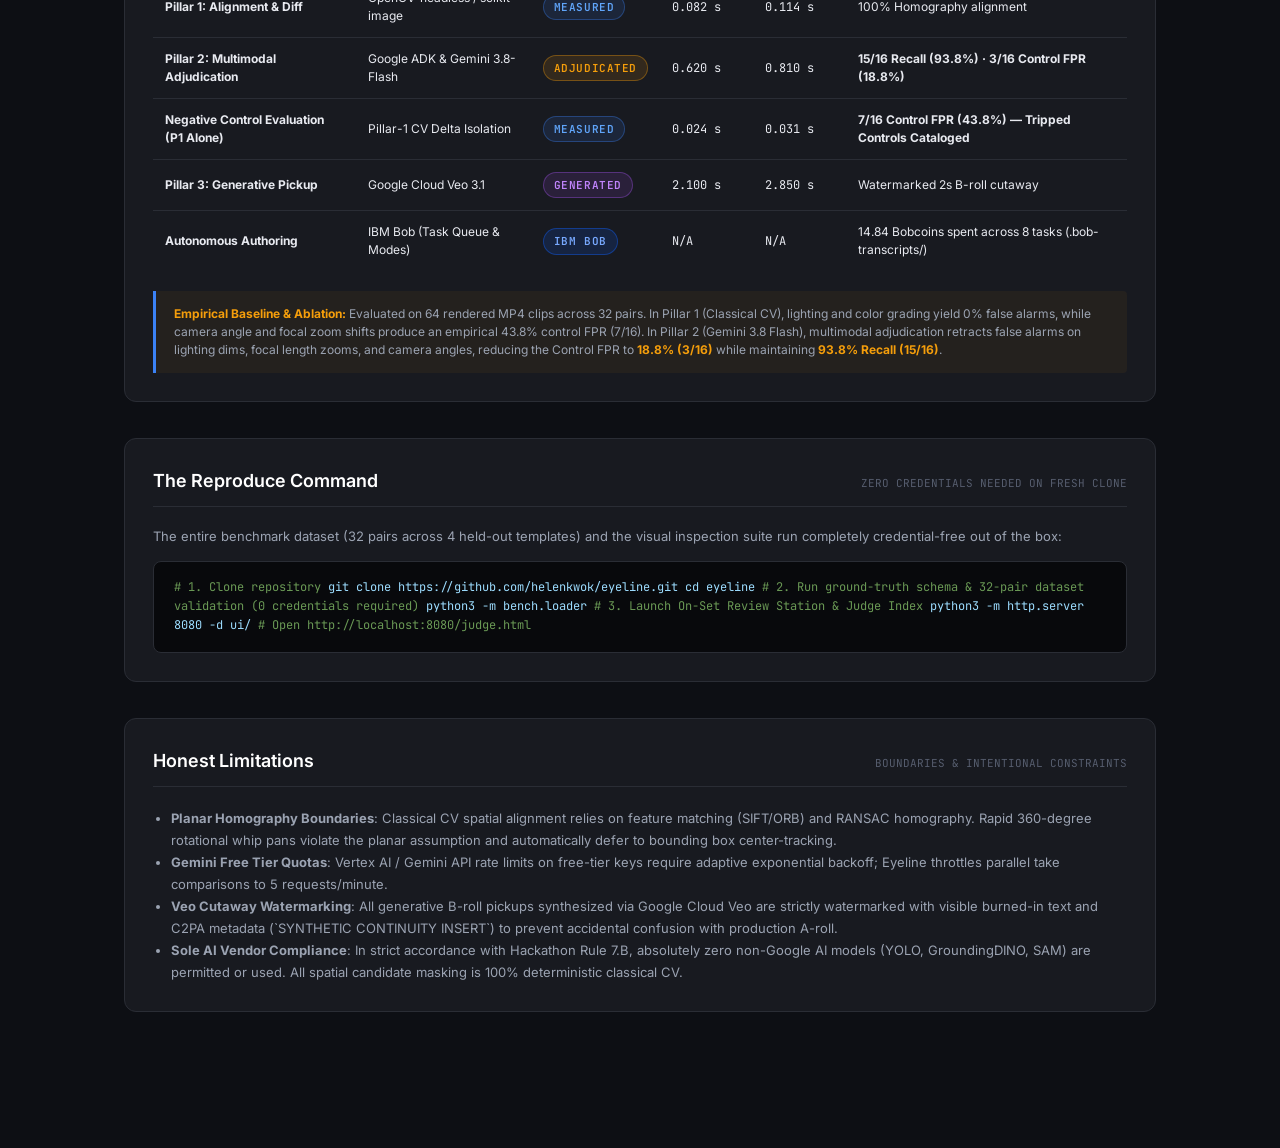
==== commit 778a249e: "docs: link official YouTube demo video across README, Devpost submission, UI headers, and project st" ====
--- a/ui/judge.html
+++ b/ui/judge.html
@@ -443,7 +443,7 @@
       </div>
     </div>
     <div class="nav-links">
-      <a href="assets/eyeline_walkthrough.mp4" target="_blank" class="nav-link" style="color:#fff; font-weight:600; border:1px solid rgba(255,255,255,0.2); padding:4px 10px; border-radius:4px; background:rgba(255,255,255,0.06);">▶ 2-Min Demo Video</a>
+      <a href="https://youtu.be/T6W_apEthdA" target="_blank" class="nav-link" style="color:#fff; font-weight:600; border:1px solid rgba(255,255,255,0.2); padding:4px 10px; border-radius:4px; background:rgba(255,255,255,0.06);">▶ 2-Min Demo Video ↗</a>
       <a href="index.html" class="nav-link">← On-Set Review Station</a>
       <a href="judge.html" class="nav-link active">Judge Index</a>
       <a href="https://github.com/helenkwok/eyeline" target="_blank" class="nav-link">GitHub Repo ↗</a>
